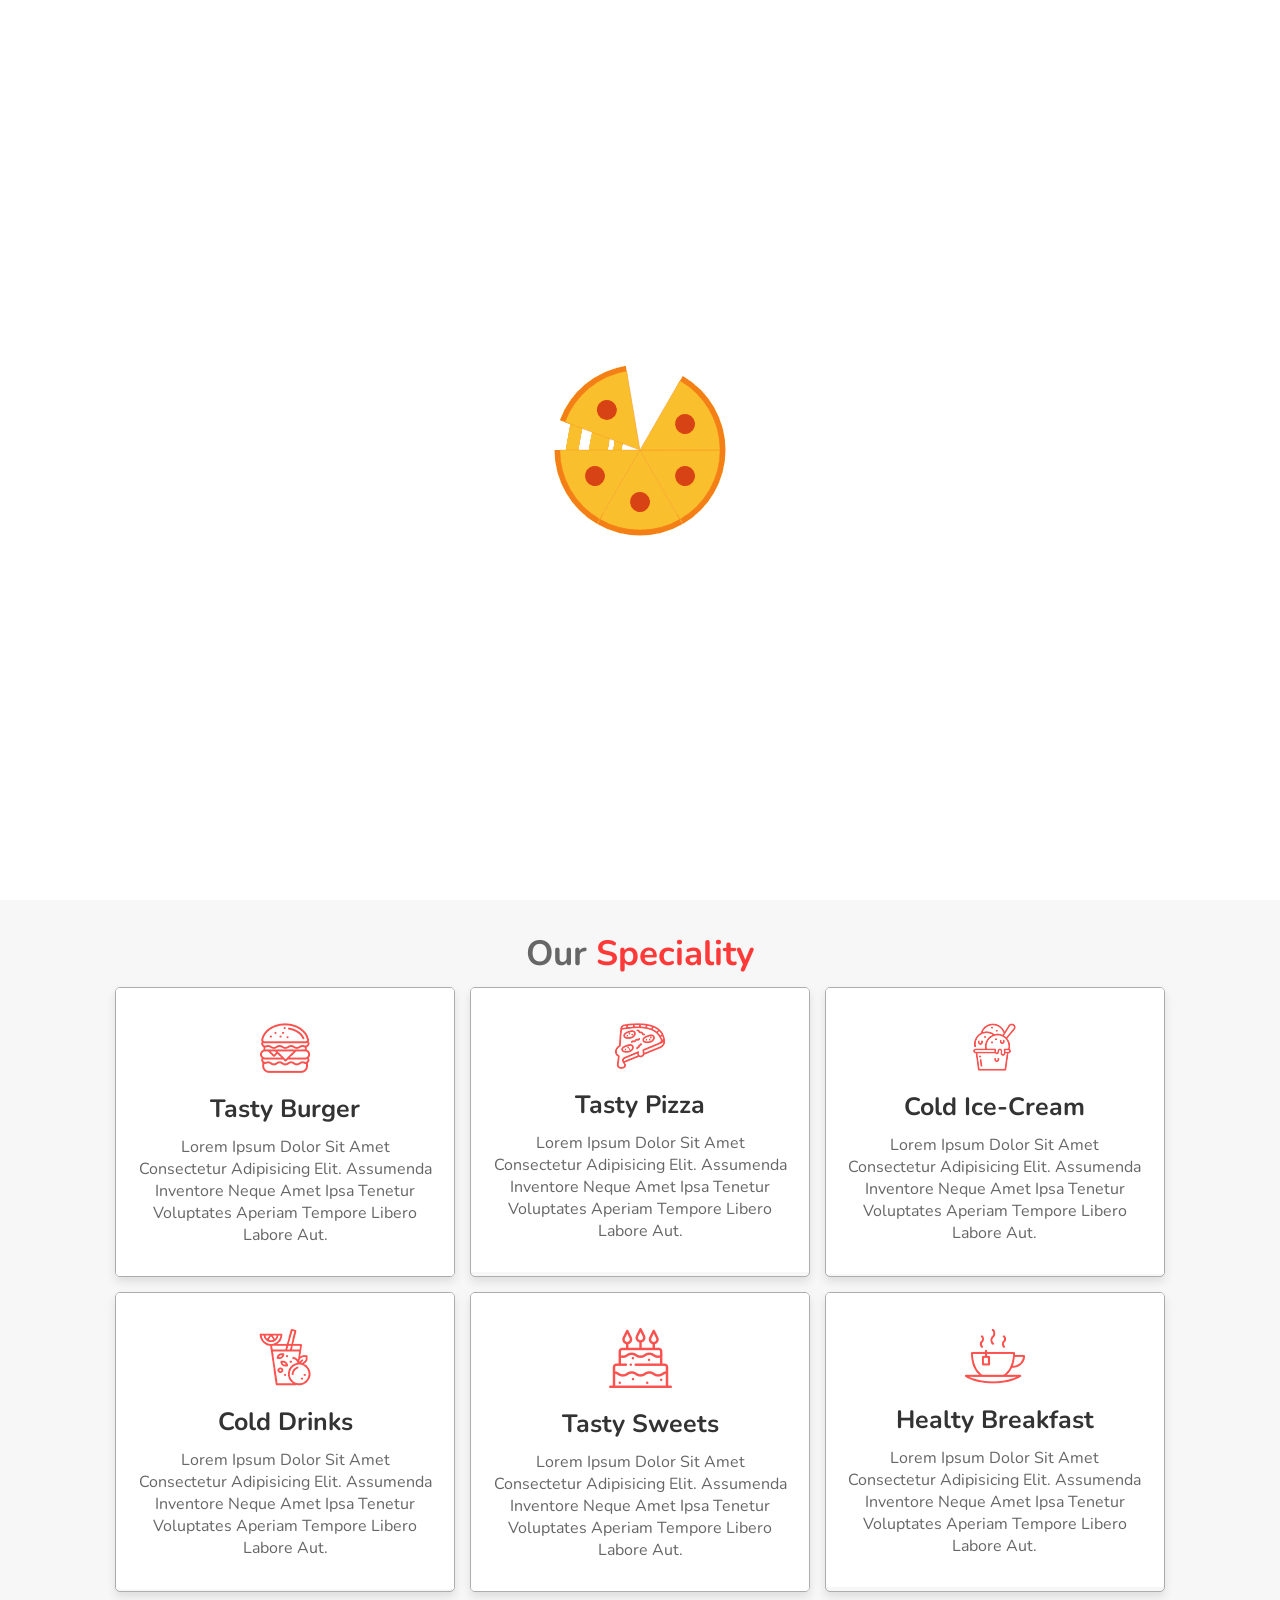
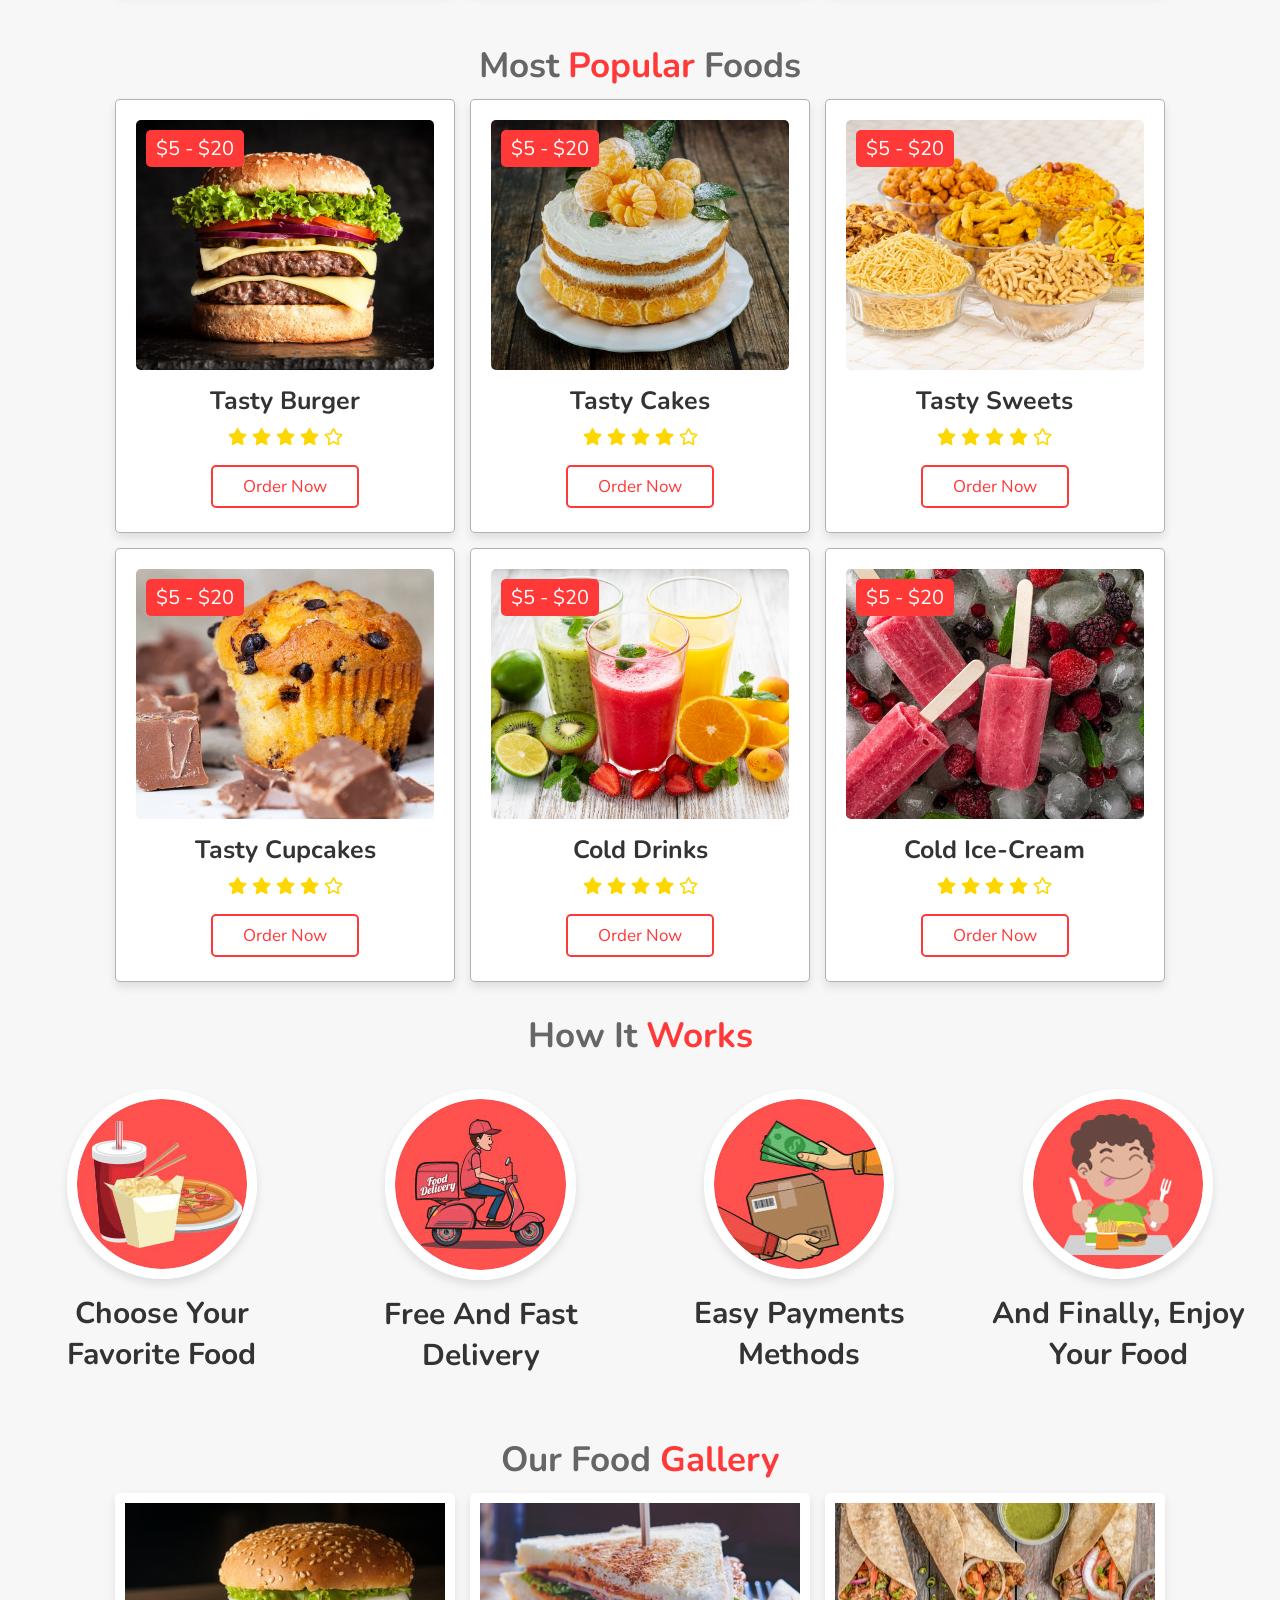
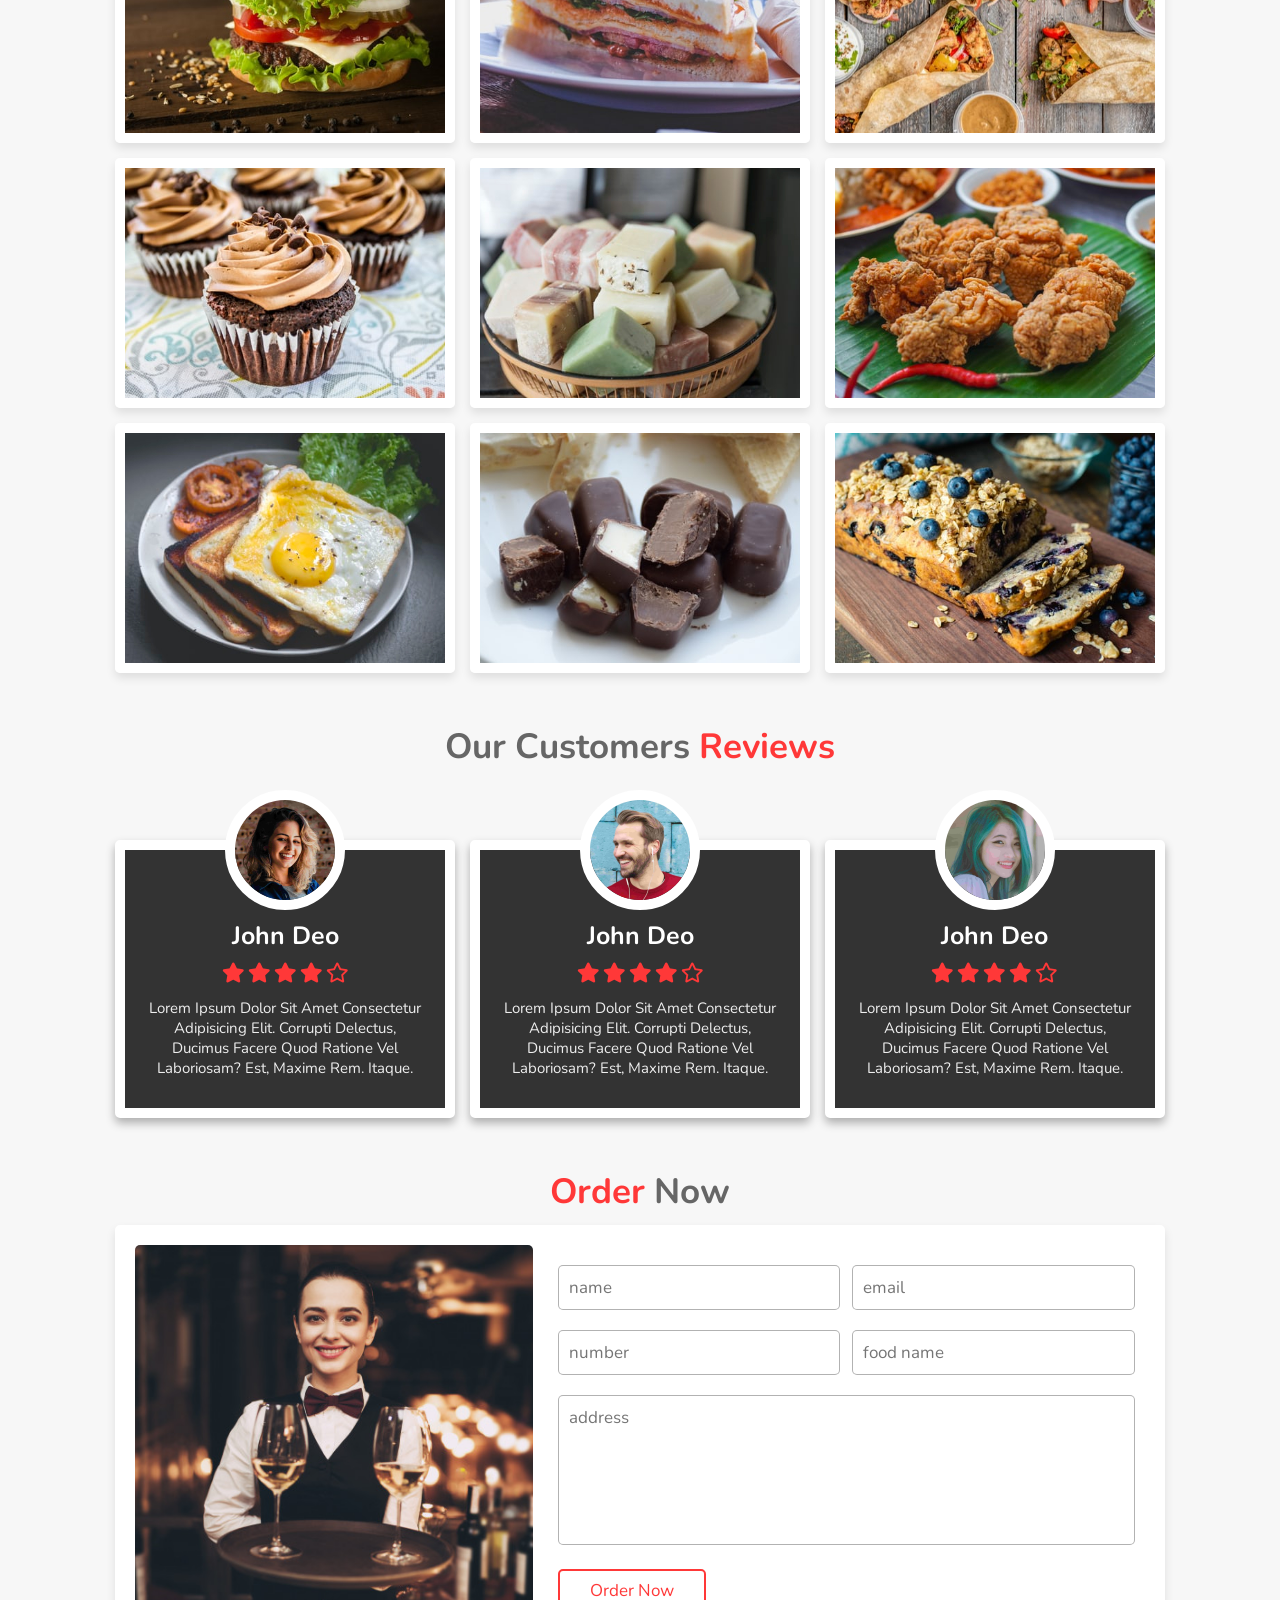
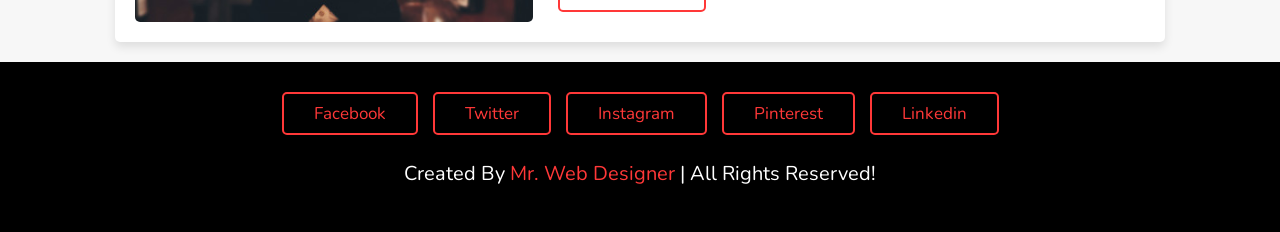
==== food website(114,109)/index.html @ 37c0321d "Add files via upload" ====
<!DOCTYPE html>
<html lang="en">
<head>
    <meta charset="UTF-8">
    <meta name="viewport" content="width=device-width, initial-scale=1.0">
    <title>complete responsive food website design tutorial </title>

    <!-- font awesome cdn link  -->
    <link rel="stylesheet" href="https://cdnjs.cloudflare.com/ajax/libs/font-awesome/5.15.3/css/all.min.css">

    <!-- custom css file link  -->
    <link rel="stylesheet" href="style.css">

</head>
<body>
    
<!-- header section starts  -->

<header>

    <a href="#" class="logo"><i class="fas fa-utensils"></i>food</a>

    <div id="menu-bar" class="fas fa-bars"></div>

    <nav class="navbar">
        <a href="#home">home</a>
        <a href="#speciality">speciality</a>
        <a href="#popular">popular</a>
        <a href="#gallery">gallery</a>
        <a href="#review">review</a>
        <a href="#order">order</a>
    </nav>

</header>

<!-- header section ends -->

<!-- home section starts  -->

<section class="home" id="home">

    <div class="content">
        <h3>food made with love</h3>
        <p>Lorem ipsum dolor sit, amet consectetur adipisicing elit. Voluptas accusamus tempore temporibus rem amet laudantium animi optio voluptatum. Natus obcaecati unde porro nostrum ipsam itaque impedit incidunt rem quisquam eos!</p>
        <a href="#" class="btn">order now</a>
    </div>

    <div class="image">
        <img src="images/home-img.png" alt="">
    </div>

</section>

<!-- home section ends -->

<!-- speciality section starts  -->

<section class="speciality" id="speciality">

    <h1 class="heading"> our <span>speciality</span> </h1>

    <div class="box-container">

        <div class="box">
            <img class="image" src="images/s-img-1.jpg" alt="">
            <div class="content">
                <img src="images/s-1.png" alt="">
                <h3>tasty burger</h3>
                <p>Lorem ipsum dolor sit amet consectetur adipisicing elit. Assumenda inventore neque amet ipsa tenetur voluptates aperiam tempore libero labore aut.</p>
            </div>
        </div>
        <div class="box">
            <img class="image" src="images/s-img-2.jpg" alt="">
            <div class="content">
                <img src="images/s-2.png" alt="">
                <h3>tasty pizza</h3>
                <p>Lorem ipsum dolor sit amet consectetur adipisicing elit. Assumenda inventore neque amet ipsa tenetur voluptates aperiam tempore libero labore aut.</p>
            </div>
        </div>
        <div class="box">
            <img class="image" src="images/s-img-3.jpg" alt="">
            <div class="content">
                <img src="images/s-3.png" alt="">
                <h3>cold ice-cream</h3>
                <p>Lorem ipsum dolor sit amet consectetur adipisicing elit. Assumenda inventore neque amet ipsa tenetur voluptates aperiam tempore libero labore aut.</p>
            </div>
        </div>
        <div class="box">
            <img class="image" src="images/s-img-4.jpg" alt="">
            <div class="content">
                <img src="images/s-4.png" alt="">
                <h3>cold drinks</h3>
                <p>Lorem ipsum dolor sit amet consectetur adipisicing elit. Assumenda inventore neque amet ipsa tenetur voluptates aperiam tempore libero labore aut.</p>
            </div>
        </div>
        <div class="box">
            <img class="image" src="images/s-img-5.jpg" alt="">
            <div class="content">
                <img src="images/s-5.png" alt="">
                <h3>tasty sweets</h3>
                <p>Lorem ipsum dolor sit amet consectetur adipisicing elit. Assumenda inventore neque amet ipsa tenetur voluptates aperiam tempore libero labore aut.</p>
            </div>
        </div>
        <div class="box">
            <img class="image" src="images/s-img-6.jpg" alt="">
            <div class="content">
                <img src="images/s-6.png" alt="">
                <h3>healty breakfast</h3>
                <p>Lorem ipsum dolor sit amet consectetur adipisicing elit. Assumenda inventore neque amet ipsa tenetur voluptates aperiam tempore libero labore aut.</p>
            </div>
        </div>

    </div>

</section>

<!-- speciality section ends -->

<!-- popular section starts  -->

<section class="popular" id="popular">

    <h1 class="heading"> most <span>popular</span> foods </h1>

    <div class="box-container">

        <div class="box">
            <span class="price"> $5 - $20 </span>
            <img src="images/p-1.jpg" alt="">
            <h3>tasty burger</h3>
            <div class="stars">
                <i class="fas fa-star"></i>
                <i class="fas fa-star"></i>
                <i class="fas fa-star"></i>
                <i class="fas fa-star"></i>
                <i class="far fa-star"></i>
            </div>
            <a href="#" class="btn">order now</a>
        </div>
        <div class="box">
            <span class="price"> $5 - $20 </span>
            <img src="images/p-2.jpg" alt="">
            <h3>tasty cakes</h3>
            <div class="stars">
                <i class="fas fa-star"></i>
                <i class="fas fa-star"></i>
                <i class="fas fa-star"></i>
                <i class="fas fa-star"></i>
                <i class="far fa-star"></i>
            </div>
            <a href="#" class="btn">order now</a>
        </div>
        <div class="box">
            <span class="price"> $5 - $20 </span>
            <img src="images/p-3.jpg" alt="">
            <h3>tasty sweets</h3>
            <div class="stars">
                <i class="fas fa-star"></i>
                <i class="fas fa-star"></i>
                <i class="fas fa-star"></i>
                <i class="fas fa-star"></i>
                <i class="far fa-star"></i>
            </div>
            <a href="#" class="btn">order now</a>
        </div>
        <div class="box">
            <span class="price"> $5 - $20 </span>
            <img src="images/p-4.jpg" alt="">
            <h3>tasty cupcakes</h3>
            <div class="stars">
                <i class="fas fa-star"></i>
                <i class="fas fa-star"></i>
                <i class="fas fa-star"></i>
                <i class="fas fa-star"></i>
                <i class="far fa-star"></i>
            </div>
            <a href="#" class="btn">order now</a>
        </div>
        <div class="box">
            <span class="price"> $5 - $20 </span>
            <img src="images/p-5.jpg" alt="">
            <h3>cold drinks</h3>
            <div class="stars">
                <i class="fas fa-star"></i>
                <i class="fas fa-star"></i>
                <i class="fas fa-star"></i>
                <i class="fas fa-star"></i>
                <i class="far fa-star"></i>
            </div>
            <a href="#" class="btn">order now</a>
        </div>
        <div class="box">
            <span class="price"> $5 - $20 </span>
            <img src="images/p-6.jpg" alt="">
            <h3>cold ice-cream</h3>
            <div class="stars">
                <i class="fas fa-star"></i>
                <i class="fas fa-star"></i>
                <i class="fas fa-star"></i>
                <i class="fas fa-star"></i>
                <i class="far fa-star"></i>
            </div>
            <a href="#" class="btn">order now</a>
        </div>

    </div>

</section>

<!-- popular section ends -->

<!-- steps section starts  -->

<div class="step-container">

    <h1 class="heading">how it <span>works</span></h1>

    <section class="steps">

        <div class="box">
            <img src="images/step-1.jpg" alt="">
            <h3>choose your favorite food</h3>
        </div>
        <div class="box">
            <img src="images/step-2.jpg" alt="">
            <h3>free and fast delivery</h3>
        </div>
        <div class="box">
            <img src="images/step-3.jpg" alt="">
            <h3>easy payments methods</h3>
        </div>
        <div class="box">
            <img src="images/step-4.jpg" alt="">
            <h3>and finally, enjoy your food</h3>
        </div>
    
    </section>

</div>

<!-- steps section ends -->

<!-- gallery section starts  -->

<section class="gallery" id="gallery">

    <h1 class="heading"> our food <span> gallery </span> </h1>

    <div class="box-container">

        <div class="box">
            <img src="images/g-1.jpg" alt="">
            <div class="content">
                <h3>tasty food</h3>
                <p>Lorem ipsum dolor sit, amet consectetur adipisicing elit. Deleniti, ipsum.</p>
                <a href="#" class="btn">ordern now</a>
            </div>
        </div>
        <div class="box">
            <img src="images/g-2.jpg" alt="">
            <div class="content">
                <h3>tasty food</h3>
                <p>Lorem ipsum dolor sit, amet consectetur adipisicing elit. Deleniti, ipsum.</p>
                <a href="#" class="btn">ordern now</a>
            </div>
        </div>
        <div class="box">
            <img src="images/g-3.jpg" alt="">
            <div class="content">
                <h3>tasty food</h3>
                <p>Lorem ipsum dolor sit, amet consectetur adipisicing elit. Deleniti, ipsum.</p>
                <a href="#" class="btn">ordern now</a>
            </div>
        </div>
        <div class="box">
            <img src="images/g-4.jpg" alt="">
            <div class="content">
                <h3>tasty food</h3>
                <p>Lorem ipsum dolor sit, amet consectetur adipisicing elit. Deleniti, ipsum.</p>
                <a href="#" class="btn">ordern now</a>
            </div>
        </div>
        <div class="box">
            <img src="images/g-5.jpg" alt="">
            <div class="content">
                <h3>tasty food</h3>
                <p>Lorem ipsum dolor sit, amet consectetur adipisicing elit. Deleniti, ipsum.</p>
                <a href="#" class="btn">ordern now</a>
            </div>
        </div>
        <div class="box">
            <img src="images/g-6.jpg" alt="">
            <div class="content">
                <h3>tasty food</h3>
                <p>Lorem ipsum dolor sit, amet consectetur adipisicing elit. Deleniti, ipsum.</p>
                <a href="#" class="btn">ordern now</a>
            </div>
        </div>
        <div class="box">
            <img src="images/g-7.jpg" alt="">
            <div class="content">
                <h3>tasty food</h3>
                <p>Lorem ipsum dolor sit, amet consectetur adipisicing elit. Deleniti, ipsum.</p>
                <a href="#" class="btn">ordern now</a>
            </div>
        </div>
        <div class="box">
            <img src="images/g-8.jpg" alt="">
            <div class="content">
                <h3>tasty food</h3>
                <p>Lorem ipsum dolor sit, amet consectetur adipisicing elit. Deleniti, ipsum.</p>
                <a href="#" class="btn">ordern now</a>
            </div>
        </div>
        <div class="box">
            <img src="images/g-9.jpg" alt="">
            <div class="content">
                <h3>tasty food</h3>
                <p>Lorem ipsum dolor sit, amet consectetur adipisicing elit. Deleniti, ipsum.</p>
                <a href="#" class="btn">ordern now</a>
            </div>
        </div>

    </div>

</section>

<!-- gallery section ends -->

<!-- review section starts  -->

<section class="review" id="review">

    <h1 class="heading"> our customers <span>reviews</span> </h1>

    <div class="box-container">

        <div class="box">
            <img src="images/pic1.png" alt="">
            <h3>john deo</h3>
            <div class="stars">
                <i class="fas fa-star"></i>
                <i class="fas fa-star"></i>
                <i class="fas fa-star"></i>
                <i class="fas fa-star"></i>
                <i class="far fa-star"></i>
            </div>
            <p>Lorem ipsum dolor sit amet consectetur adipisicing elit. Corrupti delectus, ducimus facere quod ratione vel laboriosam? Est, maxime rem. Itaque.</p>
        </div>
        <div class="box">
            <img src="images/pic2.png" alt="">
            <h3>john deo</h3>
            <div class="stars">
                <i class="fas fa-star"></i>
                <i class="fas fa-star"></i>
                <i class="fas fa-star"></i>
                <i class="fas fa-star"></i>
                <i class="far fa-star"></i>
            </div>
            <p>Lorem ipsum dolor sit amet consectetur adipisicing elit. Corrupti delectus, ducimus facere quod ratione vel laboriosam? Est, maxime rem. Itaque.</p>
        </div>
        <div class="box">
            <img src="images/pic3.png" alt="">
            <h3>john deo</h3>
            <div class="stars">
                <i class="fas fa-star"></i>
                <i class="fas fa-star"></i>
                <i class="fas fa-star"></i>
                <i class="fas fa-star"></i>
                <i class="far fa-star"></i>
            </div>
            <p>Lorem ipsum dolor sit amet consectetur adipisicing elit. Corrupti delectus, ducimus facere quod ratione vel laboriosam? Est, maxime rem. Itaque.</p>
        </div>

    </div>

</section>

<!-- review section ends -->

<!-- order section starts  -->

<section class="order" id="order">

    <h1 class="heading"> <span>order</span> now </h1>

    <div class="row">
        
        <div class="image">
            <img src="images/order-img.jpg" alt="">
        </div>

        <form action="">

            <div class="inputBox">
                <input type="text" placeholder="name">
                <input type="email" placeholder="email">
            </div>

            <div class="inputBox">
                <input type="number" placeholder="number">
                <input type="text" placeholder="food name">
            </div>

            <textarea placeholder="address" name="" id="" cols="30" rows="10"></textarea>

            <input type="submit" value="order now" class="btn">

        </form>

    </div>

</section>

<!-- order section ends -->

<!-- footer section  -->

<section class="footer">

    <div class="share">
        <a href="#" class="btn">facebook</a>
        <a href="#" class="btn">twitter</a>
        <a href="#" class="btn">instagram</a>
        <a href="#" class="btn">pinterest</a>
        <a href="#" class="btn">linkedin</a>
    </div>

    <h1 class="credit"> created by <span> mr. web designer </span> | all rights reserved! </h1>

</section>

<!-- scroll top button  -->
<a href="#home" class="fas fa-angle-up" id="scroll-top"></a>

<!-- loader  -->
<div class="loader-container">
    <img src="images/loader.gif" alt="">
</div>




















<!-- custom js file link  -->
<script src="script.js"></script>


</body>
</html>
---- food website(114,109)/style.css ----
@import url('https://fonts.googleapis.com/css2?family=Nunito:wght@200;300;400;600;700&display=swap');

:root{
  --red:#ff3838;
}

*{
  font-family: 'Nunito', sans-serif;
  margin:0; padding:0;
  box-sizing: border-box;
  outline: none; border:none;
  text-decoration: none;
  text-transform: capitalize;
  transition:all .2s linear;
}

*::selection{
  background:var(--red);
  color:#fff;
}

html{
  font-size: 62.5%;
  overflow-x: hidden;
  scroll-behavior: smooth;
  scroll-padding-top: 6rem;
}

body{
  background:#f7f7f7;
}

section{
  padding:2rem 9%;
}

.heading{
  text-align: center;
  font-size: 3.5rem;
  padding:1rem;
  color:#666;
}

.heading span{
  color:var(--red);
}

.btn{
  display: inline-block;
  padding:.8rem 3rem;
  border:.2rem solid var(--red);
  color:var(--red);
  cursor: pointer;
  font-size: 1.7rem;
  border-radius: .5rem;
  position: relative;
  overflow: hidden;
  z-index: 0;
  margin-top: 1rem;
}

.btn::before{
  content: '';
  position: absolute;
  top:0; right: 0;
  width:0%;
  height:100%;
  background:var(--red);
  transition: .3s linear;
  z-index: -1;
}

.btn:hover::before{
  width:100%;
  left: 0;
}

.btn:hover{
  color:#fff;
}

header{
  position: fixed;
  top:0; left: 0; right:0;
  z-index: 1000;
  display: flex;
  align-items: center;
  justify-content: space-between;
  background:#fff;
  padding:2rem 9%;
  box-shadow: 0 .5rem 1rem rgba(0,0,0,.1);
}

header .logo{
  font-size: 2.5rem;
  font-weight: bolder;
  color:#666;
}

header .logo i{
  padding-right: .5rem;
  color:var(--red);
}

header .navbar a{
  font-size: 2rem;
  margin-left: 2rem;
  color:#666;
}

header .navbar a:hover{
  color:var(--red);
}

#menu-bar{
  font-size: 3rem;
  cursor: pointer;
  color:#666;
  border:.1rem solid #666;
  border-radius: .3rem;
  padding:.5rem 1.5rem;
  display: none;
}

.home{
  display: flex;
  flex-wrap: wrap;
  gap:1.5rem;
  min-height: 100vh;
  align-items: center;
  background:url(../images/home-bg.jpg) no-repeat;
  background-size: cover;
  background-position: center;
}

.home .content{
  flex:1 1 40rem;
  padding-top: 6.5rem;
}

.home .image{
  flex:1 1 40rem;
}

.home .image img{
  width:100%;
  padding:1rem;
  animation:float 3s linear infinite;
}

@keyframes float{
  0%, 100%{
    transform: translateY(0rem);
  }
  50%{
    transform: translateY(3rem);
  }
}

.home .content h3{
  font-size: 5rem;
  color:#333;
}

.home .content p{
  font-size: 1.7rem;
  color:#666;
  padding:1rem 0;
}

.speciality .box-container{
  display: flex;
  flex-wrap: wrap;
  gap:1.5rem;
}

.speciality .box-container .box{
  flex:1 1 30rem;
  position: relative;
  overflow: hidden;
  box-shadow: 0 .5rem 1rem rgba(0,0,0,.1);
  border:.1rem solid rgba(0,0,0,.3);
  cursor: pointer;
  border-radius: .5rem;
}

.speciality .box-container .box .image{
  height:100%;
  width:100%;
  object-fit: cover;
  position: absolute;
  top:-100%; left:0;
}

.speciality .box-container .box .content{
  text-align: center;
  background:#fff;
  padding:2rem;
}

.speciality .box-container .box .content img{
  margin:1.5rem 0;
}

.speciality .box-container .box .content h3{
  font-size: 2.5rem;
  color:#333;
}

.speciality .box-container .box .content p{
  font-size: 1.6rem;
  color:#666;
  padding:1rem 0;
}

.speciality .box-container .box:hover .image{
  top:0;
}

.speciality .box-container .box:hover .content{
  transform: translateY(100%);
}

.popular .box-container{
  display: flex;
  flex-wrap: wrap;
  gap:1.5rem;
}

.popular .box-container .box{
  padding:2rem;
  background:#fff;
  box-shadow: 0 .5rem 1rem rgba(0,0,0,.1);
  border:.1rem solid rgba(0,0,0,.3);
  border-radius: .5rem;
  text-align: center;
  flex:1 1 30rem;
  position: relative;
}

.popular .box-container .box img{
  height:25rem;
  object-fit: cover;
  width:100%;
  border-radius: .5rem;
}

.popular .box-container .box .price{
  position: absolute;
  top:3rem; left:3rem;
  background:var(--red);
  color:#fff;
  font-size: 2rem;
  padding:.5rem 1rem;
  border-radius: .5rem;
}

.popular .box-container .box h3{
  color:#333;
  font-size: 2.5rem;
  padding-top: 1rem;
}

.popular .box-container .box .stars i{
  color:gold;
  font-size: 1.7rem;
  padding:1rem .1rem;
}

.steps{
  display: flex;
  flex-wrap: wrap;
  gap:1.5rem;
  padding:1rem;
}

.steps .box{
  flex:1 1 25rem;
  padding:1rem;
  text-align: center;
}

.steps .box img{
  border-radius: 50%;
  border:1rem solid #fff;
  box-shadow: 0 .5rem 1rem rgba(0,0,0,.1);
}

.steps .box h3{
  font-size: 3rem;
  color:#333;
  padding:1rem;
}

.gallery .box-container{
  display: flex;
  flex-wrap: wrap;
  gap:1.5rem;
}

.gallery .box-container .box{
  height:25rem;
  flex:1 1 30rem;
  border:1rem solid #fff;
  box-shadow: 0 .5rem 1rem rgba(0,0,0,.1);
  border-radius: .5rem;
  position: relative;
  overflow: hidden;
}

.gallery .box-container .box img{
  height:100%;
  width:100%;
  object-fit: cover;
}

.gallery .box-container .box .content{
  position: absolute;
  top:-100%; left:0;
  height: 100%;
  width:100%;
  background:rgba(255,255,255,.9);
  padding:2rem;
  padding-top: 5rem;
  text-align: center;
}

.gallery .box-container .box .content h3{
  font-size: 2.5rem;
  color:#333;
}

.gallery .box-container .box .content p{
  font-size: 1.5rem;
  color:#666;
  padding:1rem 0;
}

.gallery .box-container .box:hover .content{
  top:0;
}

.review .box-container{
  display: flex;
  flex-wrap: wrap;
  gap:1.5rem;
}

.review .box-container .box{
  text-align: center;
  padding:2rem;
  border:1rem solid #fff;
  box-shadow: 0 .5rem 1rem rgba(0,0,0,.3);
  border-radius: .5rem;
  flex:1 1 30rem;
  background:#333;
  margin-top: 6rem;
}

.review .box-container .box img{
  height: 12rem;
  width:12rem;
  border-radius: 50%;
  border:1rem solid #fff;
  margin-top: -8rem;
  object-fit: cover;
}

.review .box-container .box h3{
  font-size: 2.5rem;
  color:#fff;
  padding:.5rem 0;
}

.review .box-container .box .stars i{
  font-size: 2rem;
  color:var(--red);
  padding:.5rem 0;
}

.review .box-container .box p{
  font-size: 1.5rem;
  color:#eee;
  padding:1rem 0;
}

.order .row{
  padding:2rem;
  box-shadow: 0 .5rem 1rem rgba(0,0,0,.1);
  background:#fff;
  display: flex;
  flex-wrap: wrap;
  gap:1.5rem;
  border-radius: .5rem;
}

.order .row .image{
  flex:1 1 30rem;
}

.order .row .image img{
  height: 100%;
  width:100%;
  object-fit: cover;
  border-radius: .5rem;
}

.order .row form{
  flex:1 1 50rem;
  padding:1rem;
}

.order .row form .inputBox{
  display: flex;
  justify-content: space-between;
  flex-wrap: wrap;
}

.order .row form .inputBox input, .order .row form textarea{
  padding:1rem;
  margin:1rem 0;
  font-size: 1.7rem;
  color:#333;
  text-transform: none;
  border:.1rem solid rgba(0,0,0,.3);
  border-radius: .5rem;
  width:49%;
}

.order .row form textarea{
  width:100%;
  resize: none;
  height:15rem;
}

.order .row form .btn{
  background:none;
}

.order .row form .btn:hover{
  background:var(--red);
}

.footer{
  background:#000;
  text-align: center;
}

.footer .share{
  display: flex;
  gap:1.5rem;
  justify-content: center;
  flex-wrap: wrap;
}

.footer .credit{
  padding:2.5rem 1rem;
  color:#fff;
  font-weight: normal;
  font-size: 2rem;
}

.footer .credit span{
  color:var(--red);
}

#scroll-top{
  position: fixed;
  top:-120%;
  right:2rem;
  padding:.5rem 1.5rem;
  font-size: 4rem;
  background:var(--red);
  color:#fff;
  border-radius: .5rem;
  transition: 1s linear;
  z-index: 1000;
}

#scroll-top.active{
  top:calc(100% - 12rem)
}

.loader-container{
  position: fixed;
  top:0; left:0;
  z-index: 10000;
  background:#fff;
  display: flex;
  align-items: center;
  justify-content: center;
  height:100%;
  width:100%;
}

.loader-container.fade-out{
  top:-120%;
}














/* media queries  */

@media(max-width:991px){

  html{
    font-size: 55%;
  }

  header{
    padding:2rem;
  }

  section{
    padding:2rem;
  }

}

@media(max-width:768px){

  #menu-bar{
    display: initial;
  }

  header .navbar{
    position: absolute;
    top:100%; left: 0; right:0;
    background: #f7f7f7;
    border-top: .1rem solid rgba(0,0,0,.1);
    clip-path: polygon(0 0, 100% 0, 100% 0, 0 0);
  }

  header .navbar.active{
    clip-path: polygon(0 0, 100% 0, 100% 100%, 0% 100%);
  }

  header .navbar a{
    margin: 1.5rem;
    padding:1.5rem;
    display: block;
    border:.2rem solid rgba(0,0,0,.1);
    border-left:.5rem solid var(--red);
    background:#fff;
  }

}

@media(max-width:450px){

  html{
    font-size: 50%;
  }

  .order .row form .inputBox input{
    width:100%;
  }

}
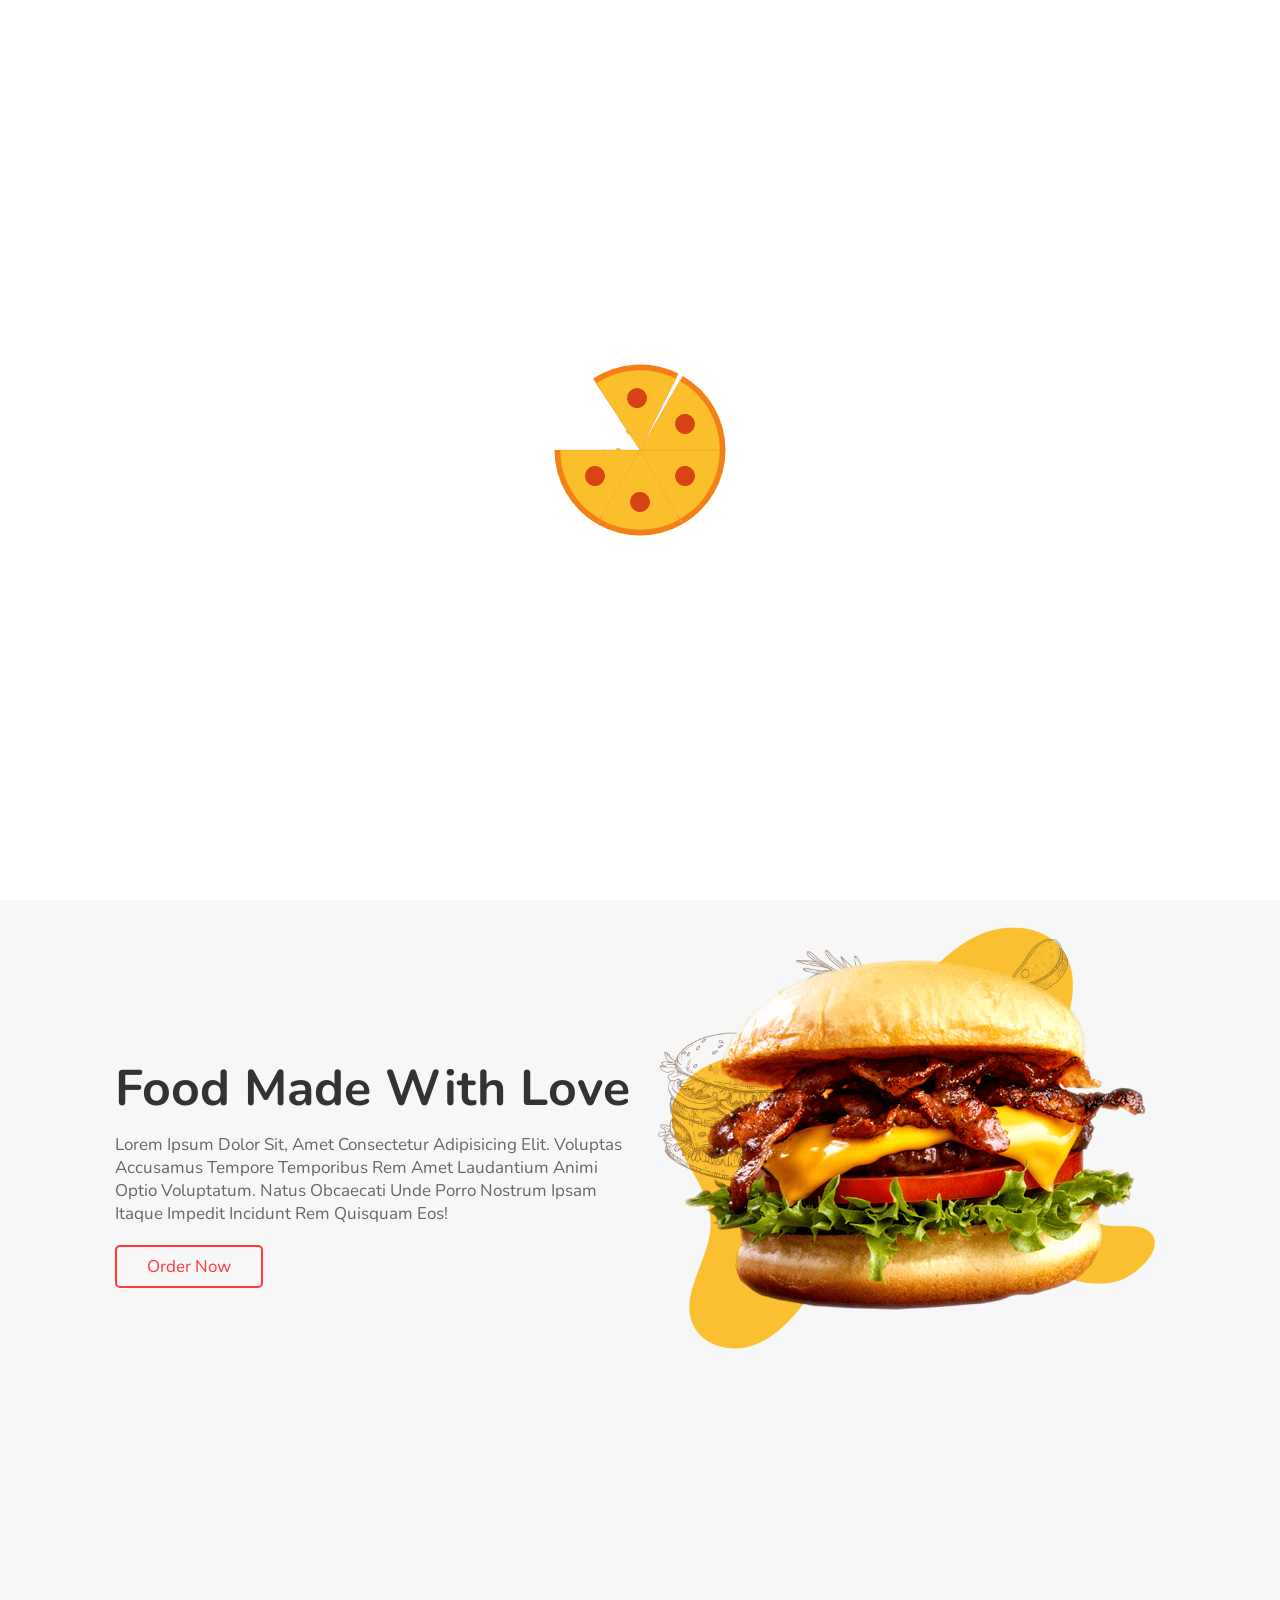
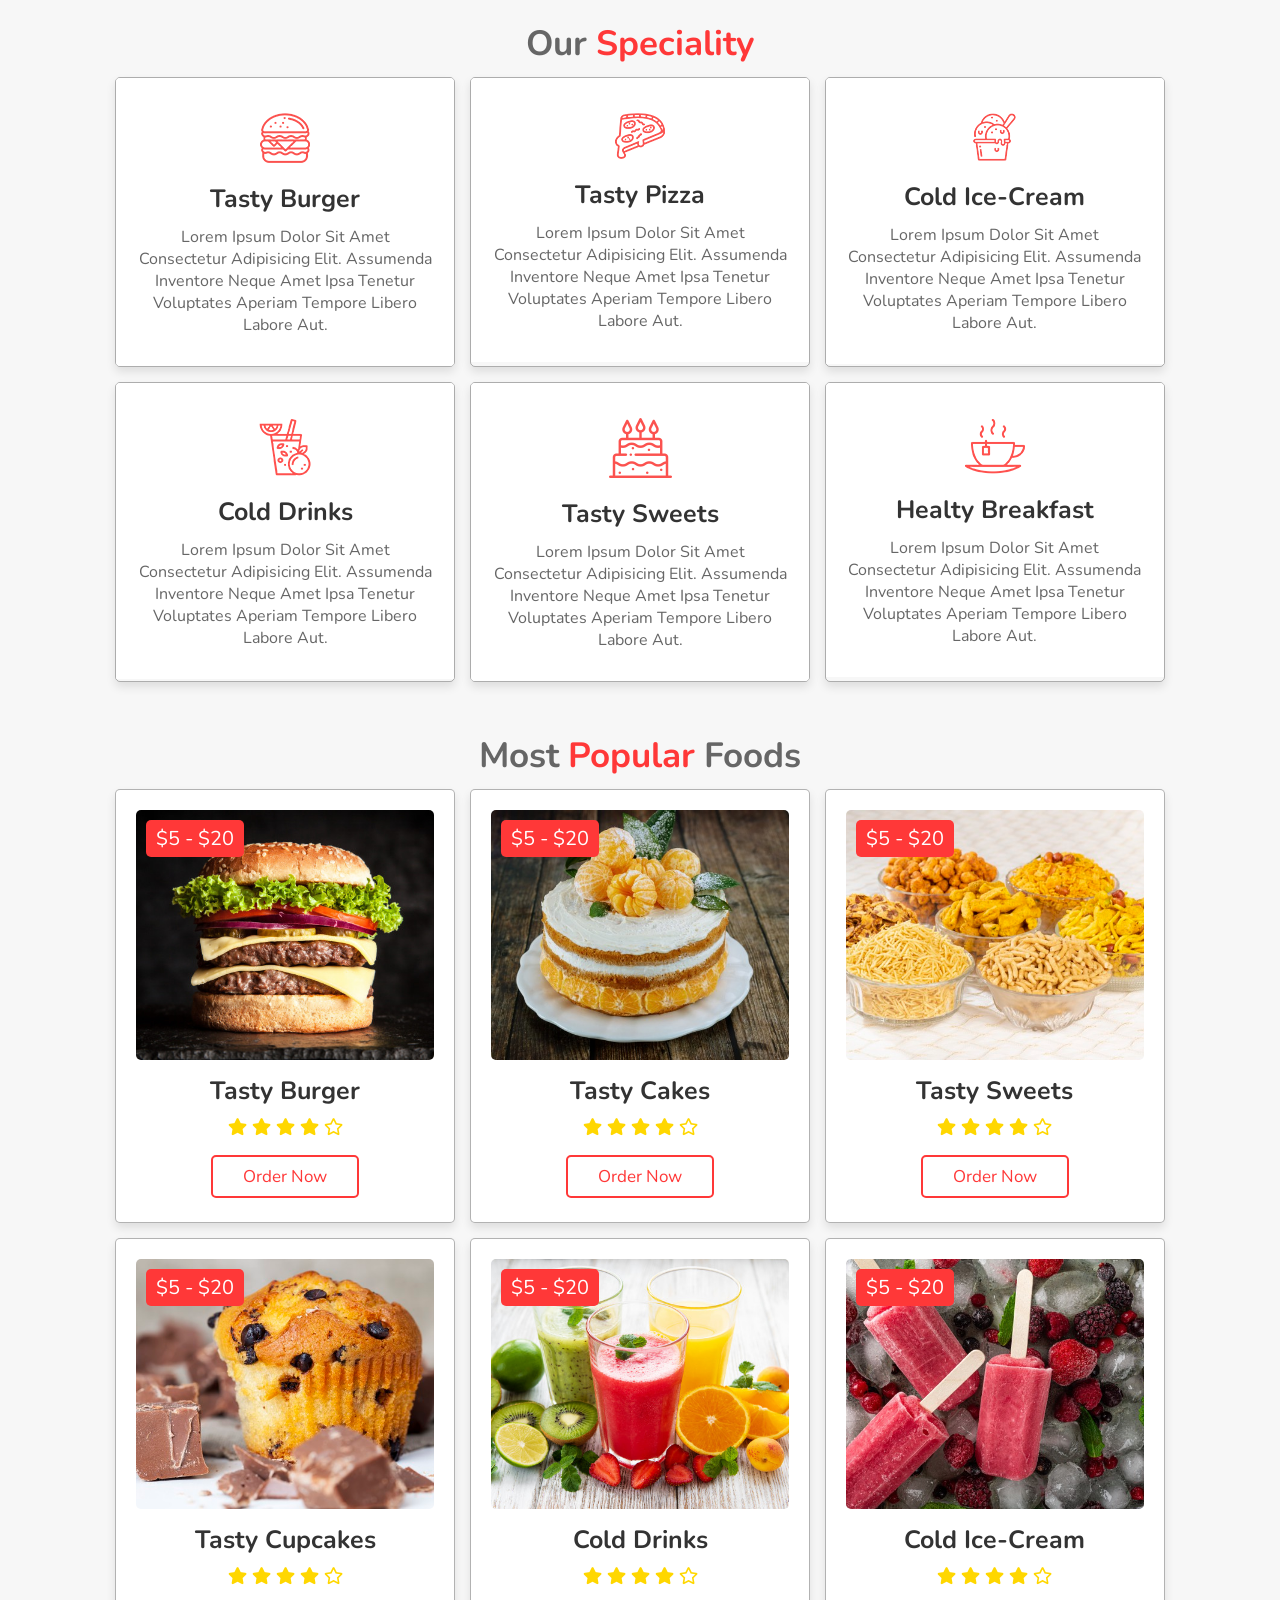
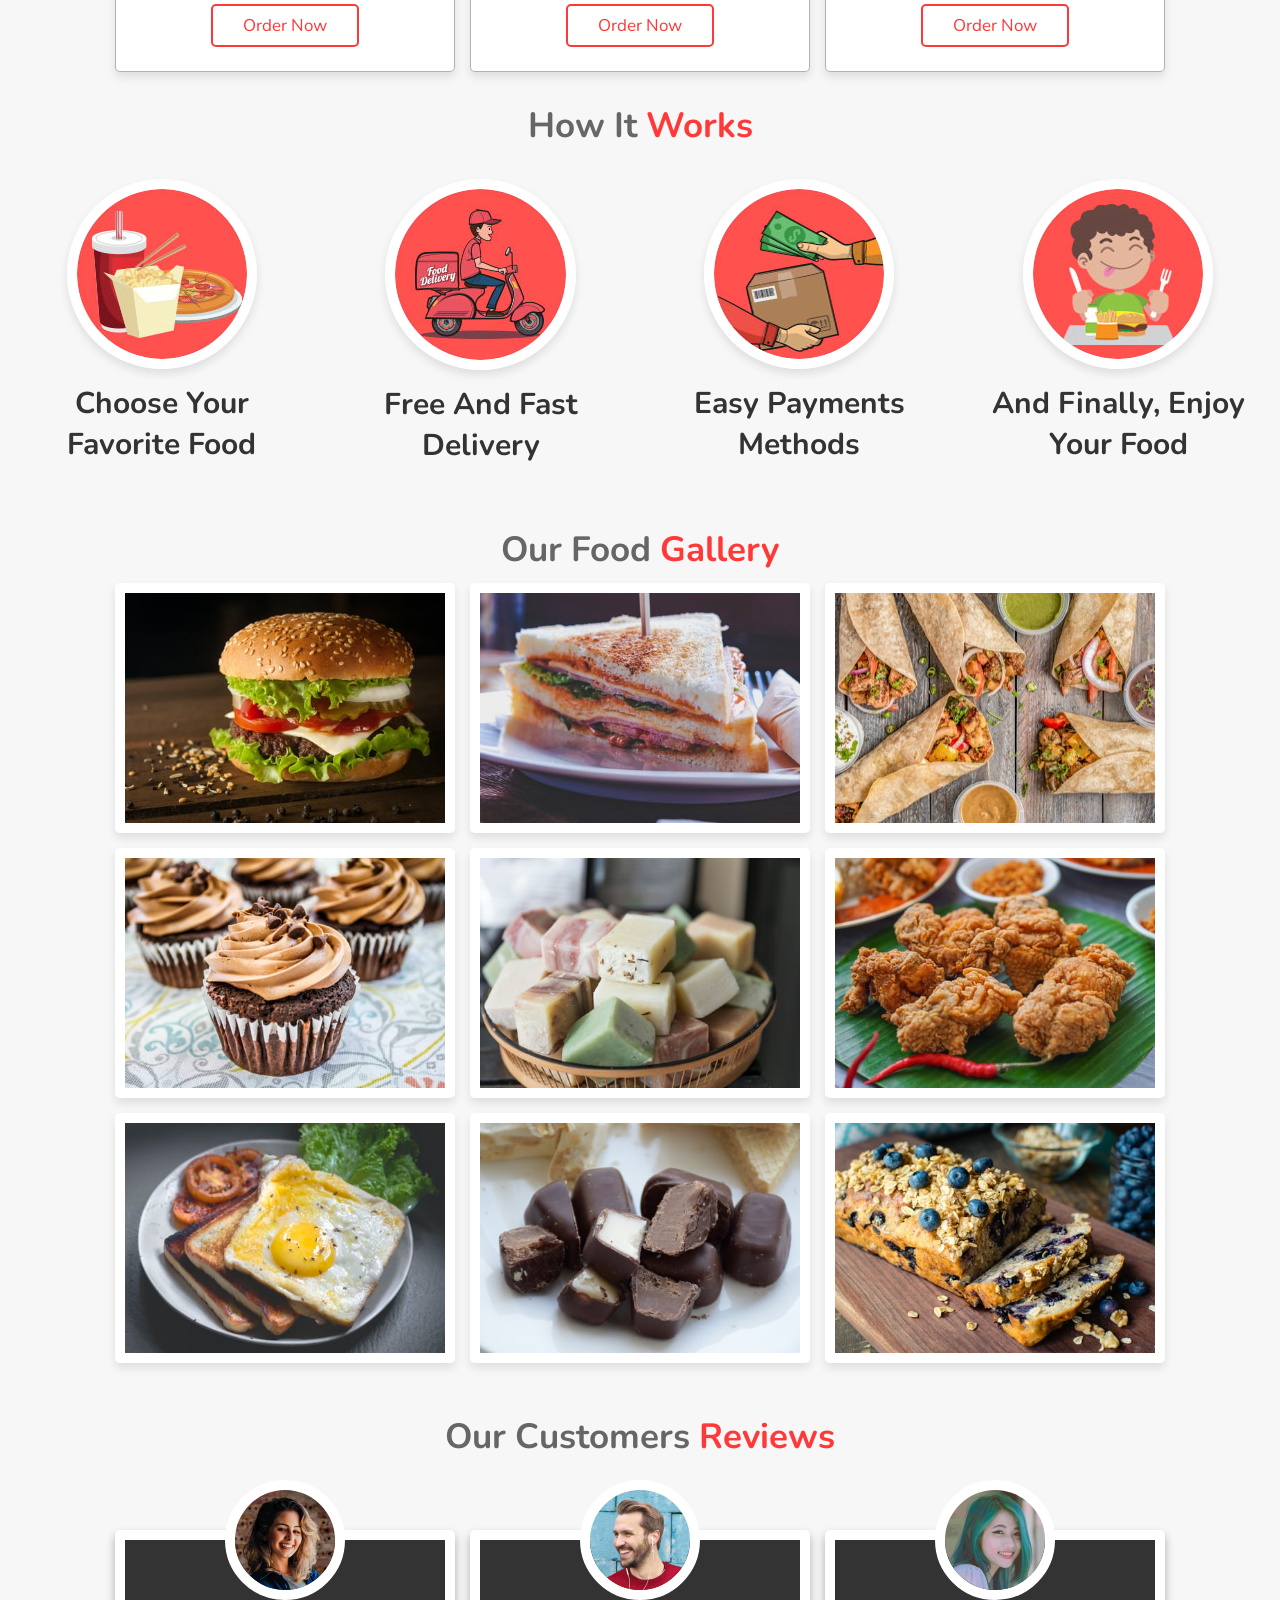
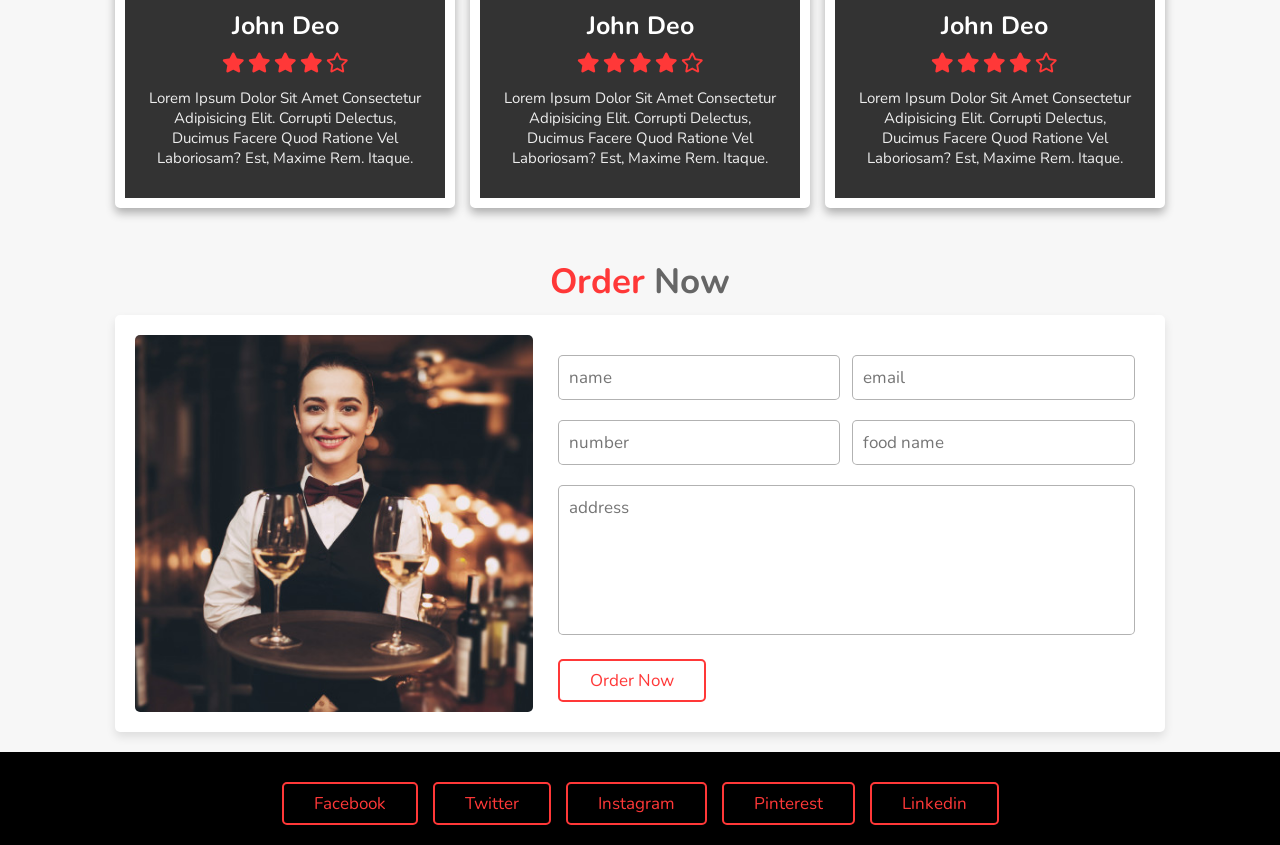
==== commit 773ac9da: "Add files via upload" ====
--- a/food website(114,109)/index.html
+++ b/food website(114,109)/index.html
@@ -3,13 +3,166 @@
 <head>
     <meta charset="UTF-8">
     <meta name="viewport" content="width=device-width, initial-scale=1.0">
-    <title>complete responsive food website design tutorial </title>
+    <title>Restaurant website </title>
 
     <!-- font awesome cdn link  -->
     <link rel="stylesheet" href="https://cdnjs.cloudflare.com/ajax/libs/font-awesome/5.15.3/css/all.min.css">
+    <link rel="stylesheet" href="css/style.css">
+  
+    <link href='https://unpkg.com/boxicons@2.0.7/css/boxicons.min.css' rel='stylesheet'>
 
     <!-- custom css file link  -->
     <link rel="stylesheet" href="style.css">
+    <style>
+        .dropdown {
+  position: relative;
+  display: inline-block;
+}
+
+.dropdown-content {
+  display: none;
+  position: absolute;
+  background-color: #f9f9f9;
+  min-width: 160px;
+  box-shadow: 0px 8px 16px 0px rgba(0,0,0,0.2);
+  padding: 12px 16px;
+  z-index: 1;
+}
+
+.dropdown:hover .dropdown-content {
+  display: block;
+}
+     .logo_name{
+       margin-left: 30px;
+     }
+     .bx:hover{
+       cursor: pointer;
+     }
+     .admin_name:hover{
+       cursor: pointer;
+     }
+     .profile-details:hover{
+       cursor: pointer;
+     }
+     .dropdown a{
+       color: grey;
+       text-decoration: none;
+       padding: 4px;
+       border-radius: 4px;
+       margin-left: 8px;
+       text-align: center;
+
+     }
+     .dropdown a:hover{
+       background-color: rgb(30, 233, 30);
+       color: black;
+
+
+     }
+     
+     .dropdown-content a{
+      display: flex;
+       flex-direction: column;
+       justify-content: center;
+     }
+    .dropdown span{
+      margin-left: 25px;
+    }
+    #cars{
+      /* border-radius: 3px; */
+      /* border: 1px solid black; */
+      padding: 0 3px;
+      cursor: pointer;
+    }
+    .logo-details img{
+      height: 40px;
+      width: 40px;
+      margin-left: 10px;
+      margin-right: -13px;
+    }
+    .links_name1{
+      color: red;
+      
+    }
+    /* bell resizing */
+    .bell-design img{
+      height: 30px;
+      width: 30px;
+      margin-left: 100px;
+      margin-top: 5px;
+    
+    }
+    .bell-design img:hover{
+      width: 40px;
+      height: 40px;
+      cursor: pointer;
+      
+    
+    }
+       /* popup css */
+       .popup {
+  position: relative;
+  display: inline-block;
+  cursor: pointer;
+  -webkit-user-select: none;
+  -moz-user-select: none;
+  -ms-user-select: none;
+  user-select: none;
+  margin-left: -60px;
+  margin-right: 40px;
+  
+}
+
+/* The actual popup */
+.popup .popuptext {
+  visibility: hidden;
+  width: 160px;
+  background-color: skyblue;
+  color: #fff;
+  text-align: center;
+  border-radius: 6px;
+  padding: 8px 0;
+  position: absolute;
+  z-index: 1;
+  bottom: -20%;
+  left: 50%;
+  margin-left: -30px;
+  color: black;
+}
+
+/* Popup arrow */
+.popup .popuptext::after {
+  content: "";
+  position: absolute;
+  top: 100%;
+  left: 50%;
+  margin-left: -5px;
+  border-width: 5px;
+  border-style: solid;
+  border-color: #555 transparent transparent transparent;
+}
+
+/* Toggle this class - hide and show the popup */
+.popup .show {
+  visibility: visible;
+  -webkit-animation: fadeIn 1s;
+  animation: fadeIn 1s;
+}
+
+/* Add animation (fade in the popup) */
+@-webkit-keyframes fadeIn {
+  from {opacity: 0;} 
+  to {opacity: 1;}
+}
+
+@keyframes fadeIn {
+  from {opacity: 0;}
+  to {opacity:1 ;}
+}
+.home-content{
+    margin-top: 100px;
+}
+    </style>
 
 </head>
 <body>
@@ -18,7 +171,7 @@
 
 <header>
 
-    <a href="#" class="logo"><i class="fas fa-utensils"></i>food</a>
+    <a href="#dashboard" class="logo"><i class="fas fa-utensils"></i>food</a>
 
     <div id="menu-bar" class="fas fa-bars"></div>
 
@@ -35,6 +188,176 @@
 
 <!-- header section ends -->
 
+<p>DASHBOARD</p>
+<div id="dashboard" class="home-content">
+    <div class="overview-boxes">
+      <div class="box">
+        <div class="right-side">
+          <div class="box-topic">Total Order Received</div>
+          <div class="number">1000</div>
+          <div class="indicator">
+            <i class='bx bx-up-arrow-alt'></i>
+            <span class="text">Up from yesterday +20%</span>
+          </div>
+        </div>
+        <i class='bx bx-cart-alt cart'></i>
+      </div>
+      <div class="box">
+        <div class="right-side">
+          <div class="box-topic">Total Sales</div>
+          <div class="number">3000</div>
+          <div class="indicator">
+            <i class='bx bx-up-arrow-alt'></i>
+            <span class="text">Up from yesterday +30%</span>
+          </div>
+        </div>
+        <i class='bx bxs-cart-add cart two' ></i>
+      </div>
+      <div class="box">
+        <div class="right-side">
+          <div class="box-topic">Total Profit</div>
+          <div class="number">$16,876</div>
+          <div class="indicator">
+            <i class='bx bx-up-arrow-alt'></i>
+            <span class="text">Up from yesterday +18%</span>
+          </div>
+        </div>
+        <i class='bx bx-cart cart three' ></i>
+      </div>
+      <div class="box">
+        <div class="right-side">
+          <div class="box-topic">Total Return</div>
+          <div class="number">11,086</div>
+          <div class="indicator">
+            <i class='bx bx-down-arrow-alt down'></i>
+            <span class="text">Down From Today -10%</span>
+          </div>
+        </div>
+        <i class='bx bxs-cart-download cart four' ></i>
+      </div>
+    </div>
+    <div class="sales-boxes">
+        <div class="recent-sales box">
+          <div class="title">Recent Sales</div>
+          <div class="sales-details">
+            <ul class="details">
+              <!-- <li class="topic">Date</li> -->
+              <label for="cars">Choose Date</label>
+
+              <select id="cars">
+                <option value="audi">4 Jan</option>
+                <option value="volvo">1 Jan</option>
+                <option value="saab">2 Jan</option>
+                <option value="opel">3 Jan</option>
+              </select>
+              <li><a href="#">04 Jan 2022</a></li>
+              <li><a href="#">04 Jan 2022</a></li>
+              <li><a href="#">04 Jan 2022</a></li>
+              <li><a href="#">04 Jan 2022</a></li>
+              <li><a href="#">04 Jan 2022</a></li>
+              <li><a href="#">04 Jan 2022</a></li>
+              <li><a href="#">04 Jan 2022</a></li>
+            </ul>
+            <ul class="details">
+            <li class="topic">Customer</li>
+            <li><a href="#">customer 1</a></li>
+            <li><a href="#">customer 2</a></li>
+            <li><a href="#">customer 3</a></li>
+            <li><a href="#">customer 4</a></li>
+            <li><a href="#">customer 5</a></li>
+            <li><a href="#">customer 6</a></li>
+            <li><a href="#">customer 7</a></li>
+            <li><a href="#">customer 8</a></li>
+          
+          </ul>
+          <ul class="details">
+            <li class="topic">Sales</li>
+            <li><a href="#">Delivered</a></li>
+            <li><a href="#">Pending</a></li>
+            <li><a href="#">Returned</a></li>
+            <li><a href="#">Delivered</a></li>
+            <li><a href="#">Pending</a></li>
+            <li><a href="#">Returned</a></li>
+            <li><a href="#">Delivered</a></li>
+             <li><a href="#">Pending</a></li>
+            
+          </ul>
+          <ul class="details">
+            <li class="topic">Total</li>
+            <li><a href="#">$204.98</a></li>
+            <li><a href="#">$24.55</a></li>
+            <li><a href="#">$25.88</a></li>
+            <li><a href="#">$170.66</a></li>
+            <li><a href="#">$56.56</a></li>
+            <li><a href="#">$44.95</a></li>
+            <li><a href="#">$67.33</a></li>
+             <li><a href="#">$23.53</a></li>
+             
+          </ul>
+          </div>
+          <div class="button">
+            <a href="#">See All</a>
+          </div>
+          
+        </div>
+        <div class="top-sales box">
+          <div class="title">Top Seling Product</div>
+          <ul class="top-sales-details">
+            <li>
+            <a href="#">
+              <img src="images/cheezeburger.png" alt="">
+              <span class="product">Cheeze Burger</span>
+            </a>
+            <span class="price">$17</span>
+          </li>
+            <li>
+            <a href="#">
+              <img src="images/cheezeburger.png" alt="">
+              <span class="product">Cheeze Burger</span>
+            </a>
+            <span class="price">$17</span>
+          </li>
+            <li>
+            <a href="#">
+              <img src="images/cheezeburger.png" alt="">
+              <span class="product">Cheeze Burger</span>
+            </a>
+            <span class="price">$17</span>
+          </li>
+            <li>
+            <a href="#">
+              <img src="images/cheezeburger.png" alt="">
+              <span class="product">Cheeze Burger</span>
+            </a>
+            <span class="price">$17</span>
+          </li>
+            <li>
+            <a href="#">
+              <img src="images/cheezeburger.png" alt="">
+              <span class="product">Cheeze Burger</span>
+            </a>
+            <span class="price">$17</span>
+          </li>
+            <li>
+            <a href="#">
+              <img src="images/cheezeburger.png" alt="">
+              <span class="product">Cheeze Burger</span>
+            </a>
+            <span class="price">$17</span>
+          </li>
+            <li>
+            <a href="#">
+              <img src="images/cheezeburger.png" alt="">
+              <span class="product">Cheeze Burger</span>
+            </a>
+            <span class="price">$17</span>
+          </li>
+          
+          </ul>
+        </div>
+      </div>
+    </div>
+  </section>
 <!-- home section starts  -->
 
 <section class="home" id="home">
@@ -426,7 +749,7 @@
         <a href="#" class="btn">linkedin</a>
     </div>
 
-    <h1 class="credit"> created by <span> mr. web designer </span> | all rights reserved! </h1>
+    
 
 </section>
 
--- a/food website(114,109)/css/style.css
+++ b/food website(114,109)/css/style.css
@@ -0,0 +1,416 @@
+/* Googlefont Poppins CDN Link */
+@import url('https://fonts.googleapis.com/css2?family=Poppins:wght@200;300;400;500;600;700&display=swap');
+*{
+  margin: 0;
+  padding: 0;
+  box-sizing: border-box;
+  font-family: 'Poppins', sans-serif;
+}
+.sidebar{
+  position: fixed;
+  height: 100%;
+  width: 240px;
+  background: green;
+  transition: all 0.5s ease;
+}
+.sidebar.active{
+  width: 60px;
+}
+.sidebar .logo-details{
+  height: 80px;
+  display: flex;
+  align-items: center;
+}
+.sidebar .logo-details i{
+  font-size: 28px;
+  font-weight: 500;
+  color: #fff;
+  min-width: 60px;
+  text-align: center
+}
+.sidebar .logo-details .logo_name{
+  color: #fff;
+  font-size: 24px;
+  font-weight: 500;
+}
+.sidebar .nav-links{
+  margin-top: 10px;
+}
+.sidebar .nav-links li{
+  position: relative;
+  list-style: none;
+  height: 50px;
+}
+.sidebar .nav-links li a{
+  height: 100%;
+  width: 100%;
+  display: flex;
+  align-items: center;
+  text-decoration: none;
+  transition: all 0.4s ease;
+}
+.sidebar .nav-links li a.active{
+  background: rgb(4, 82, 4);
+}
+.sidebar .nav-links li a:hover{
+  background: rgb(4, 82, 4);
+}
+/* #081D45 */
+.sidebar .nav-links li i{
+  min-width: 60px;
+  text-align: center;
+  font-size: 18px;
+  color: #fff;
+}
+.sidebar .nav-links li a .links_name{
+  color: #fff;
+  font-size: 15px;
+  font-weight: 400;
+  white-space: nowrap;
+}
+.sidebar .nav-links .log_out{
+  position: absolute;
+  bottom: 0;
+  width: 100%;
+}
+.home-section{
+  position: relative;
+  background: #f5f5f5;
+  min-height: 100vh;
+  width: calc(100% - 240px);
+  left: 240px;
+  transition: all 0.5s ease;
+}
+.sidebar.active ~ .home-section{
+  width: calc(100% - 60px);
+  left: 60px;
+}
+.home-section nav{
+  display: flex;
+  justify-content: space-between;
+  height: 80px;
+  background: #fff;
+  display: flex;
+  align-items: center;
+  position: fixed;
+  width: calc(100% - 240px);
+  left: 240px;
+  z-index: 100;
+  padding: 0 20px;
+  box-shadow: 0 1px 1px rgba(0, 0, 0, 0.1);
+  transition: all 0.5s ease;
+}
+.sidebar.active ~ .home-section nav{
+  left: 60px;
+  width: calc(100% - 60px);
+}
+.home-section nav .sidebar-button{
+  display: flex;
+  align-items: center;
+  font-size: 24px;
+  font-weight: 500;
+}
+nav .sidebar-button i{
+  font-size: 35px;
+  margin-right: 10px;
+}
+.home-section nav .search-box{
+  position: relative;
+  height: 50px;
+  max-width: 550px;
+  width: 100%;
+  margin: 0 20px;
+}
+nav .search-box input{
+  height: 100%;
+  width: 100%;
+  outline: none;
+  background: #F5F6FA;
+  border: 2px solid #EFEEF1;
+  border-radius: 6px;
+  font-size: 18px;
+  padding: 0 15px;
+}
+nav .search-box .bx-search{
+  position: absolute;
+  height: 40px;
+  width: 40px;
+  background: #2697FF;
+  right: 5px;
+  top: 50%;
+  transform: translateY(-50%);
+  border-radius: 4px;
+  line-height: 40px;
+  text-align: center;
+  color: #fff;
+  font-size: 22px;
+  transition: all 0.4 ease;
+}
+.home-section nav .profile-details{
+  display: flex;
+  align-items: center;
+  background: #F5F6FA;
+  border: 2px solid #EFEEF1;
+  border-radius: 6px;
+  height: 50px;
+  min-width: 190px;
+  padding: 0 15px 0 2px;
+}
+nav .profile-details img{
+  height: 40px;
+  width: 40px;
+  border-radius: 6px;
+  object-fit: cover;
+}
+nav .profile-details .admin_name{
+  font-size: 15px;
+  font-weight: 500;
+  color: #333;
+  margin: 0 10px;
+  white-space: nowrap;
+}
+nav .profile-details i{
+  font-size: 25px;
+  color: #333;
+}
+.home-section .home-content{
+  position: relative;
+  padding-top: 104px;
+}
+.home-content .overview-boxes{
+  display: flex;
+  align-items: center;
+  justify-content: space-between;
+  flex-wrap: wrap;
+  padding: 0 20px;
+  margin-bottom: 26px;
+}
+.overview-boxes .box{
+  display: flex;
+  align-items: center;
+  justify-content: center;
+  width: calc(100% / 4 - 15px);
+  background: #fff;
+  padding: 15px 14px;
+  border-radius: 12px;
+  box-shadow: 0 5px 10px rgba(0,0,0,0.1);
+}
+.overview-boxes .box-topic{
+  font-size: 20px;
+  font-weight: 500;
+}
+.home-content .box .number{
+  display: inline-block;
+  font-size: 35px;
+  margin-top: -6px;
+  font-weight: 500;
+}
+.home-content .box .indicator{
+  display: flex;
+  align-items: center;
+}
+.home-content .box .indicator i{
+  height: 20px;
+  width: 20px;
+  background: #8FDACB;
+  line-height: 20px;
+  text-align: center;
+  border-radius: 50%;
+  color: #fff;
+  font-size: 20px;
+  margin-right: 5px;
+}
+.box .indicator i.down{
+  background: #e87d88;
+}
+.home-content .box .indicator .text{
+  font-size: 12px;
+}
+.home-content .box .cart{
+  display: inline-block;
+  font-size: 32px;
+  height: 50px;
+  width: 50px;
+  background: #cce5ff;
+  line-height: 50px;
+  text-align: center;
+  color: #66b0ff;
+  border-radius: 12px;
+  margin: -15px 0 0 6px;
+}
+.home-content .box .cart.two{
+   color: #2BD47D;
+   background: #C0F2D8;
+ }
+.home-content .box .cart.three{
+   color: #ffc233;
+   background: #ffe8b3;
+ }
+.home-content .box .cart.four{
+   color: #e05260;
+   background: #f7d4d7;
+ }
+.home-content .total-order{
+  font-size: 20px;
+  font-weight: 500;
+}
+.home-content .sales-boxes{
+  display: flex;
+  justify-content: space-between;
+  /* padding: 0 20px; */
+}
+
+/* left box */
+.home-content .sales-boxes .recent-sales{
+  width: 65%;
+  background: #fff;
+  padding: 20px 30px;
+  margin: 0 20px;
+  border-radius: 12px;
+  box-shadow: 0 5px 10px rgba(0, 0, 0, 0.1);
+}
+.home-content .sales-boxes .sales-details{
+  display: flex;
+  align-items: center;
+  justify-content: space-between;
+}
+.sales-boxes .box .title{
+  font-size: 24px;
+  font-weight: 500;
+  /* margin-bottom: 10px; */
+}
+.sales-boxes .sales-details li.topic{
+  font-size: 20px;
+  font-weight: 500;
+}
+.sales-boxes .sales-details li{
+  list-style: none;
+  margin: 8px 0;
+}
+.sales-boxes .sales-details li a{
+  font-size: 18px;
+  color: #333;
+  font-size: 400;
+  text-decoration: none;
+}
+.sales-boxes .box .button{
+  width: 100%;
+  display: flex;
+  justify-content: flex-end;
+}
+.sales-boxes .box .button a{
+  color: #fff;
+  background: #0A2558;
+  padding: 4px 12px;
+  font-size: 15px;
+  font-weight: 400;
+  border-radius: 4px;
+  text-decoration: none;
+  transition: all 0.3s ease;
+}
+.sales-boxes .box .button a:hover{
+  background:  #0d3073;
+}
+
+/* Right box */
+.home-content .sales-boxes .top-sales{
+  width: 35%;
+  background: #fff;
+  padding: 20px 30px;
+  margin: 0 20px 0 0;
+  border-radius: 12px;
+  box-shadow: 0 5px 10px rgba(0, 0, 0, 0.1);
+}
+.sales-boxes .top-sales li{
+  display: flex;
+  align-items: center;
+  justify-content: space-between;
+  margin: 10px 0;
+}
+.sales-boxes .top-sales li a img{
+  height: 40px;
+  width: 40px;
+  object-fit: cover;
+  border-radius: 12px;
+  margin-right: 10px;
+  background: #333;
+}
+.sales-boxes .top-sales li a{
+  display: flex;
+  align-items: center;
+  text-decoration: none;
+}
+.sales-boxes .top-sales li .product,
+.price{
+  font-size: 17px;
+  font-weight: 400;
+  color: #333;
+}
+/* Responsive Media Query */
+@media (max-width: 1240px) {
+  .sidebar{
+    width: 60px;
+  }
+  .sidebar.active{
+    width: 220px;
+  }
+  .home-section{
+    width: calc(100% - 60px);
+    left: 60px;
+  }
+  .sidebar.active ~ .home-section{
+    /* width: calc(100% - 220px); */
+    overflow: hidden;
+    left: 220px;
+  }
+  .home-section nav{
+    width: calc(100% - 60px);
+    left: 60px;
+  }
+  .sidebar.active ~ .home-section nav{
+    width: calc(100% - 220px);
+    left: 220px;
+  }
+}
+@media (max-width: 1150px) {
+  .home-content .sales-boxes{
+    flex-direction: column;
+  }
+  .home-content .sales-boxes .box{
+    width: 100%;
+    overflow-x: scroll;
+    margin-bottom: 30px;
+  }
+  .home-content .sales-boxes .top-sales{
+    margin: 0;
+  }
+}
+@media (max-width: 1000px) {
+  .overview-boxes .box{
+    width: calc(100% / 2 - 15px);
+    margin-bottom: 15px;
+  }
+}
+@media (max-width: 700px) {
+  nav .sidebar-button .dashboard,
+  nav .profile-details .admin_name,
+  nav .profile-details i{
+    display: none;
+  }
+  .home-section nav .profile-details{
+    height: 50px;
+    min-width: 40px;
+  }
+  .home-content .sales-boxes .sales-details{
+    width: 560px;
+  }
+}
+@media (max-width: 550px) {
+  .overview-boxes .box{
+    width: 100%;
+    margin-bottom: 15px;
+  }
+  .sidebar.active ~ .home-section nav .profile-details{
+    display: none;
+  }
+}
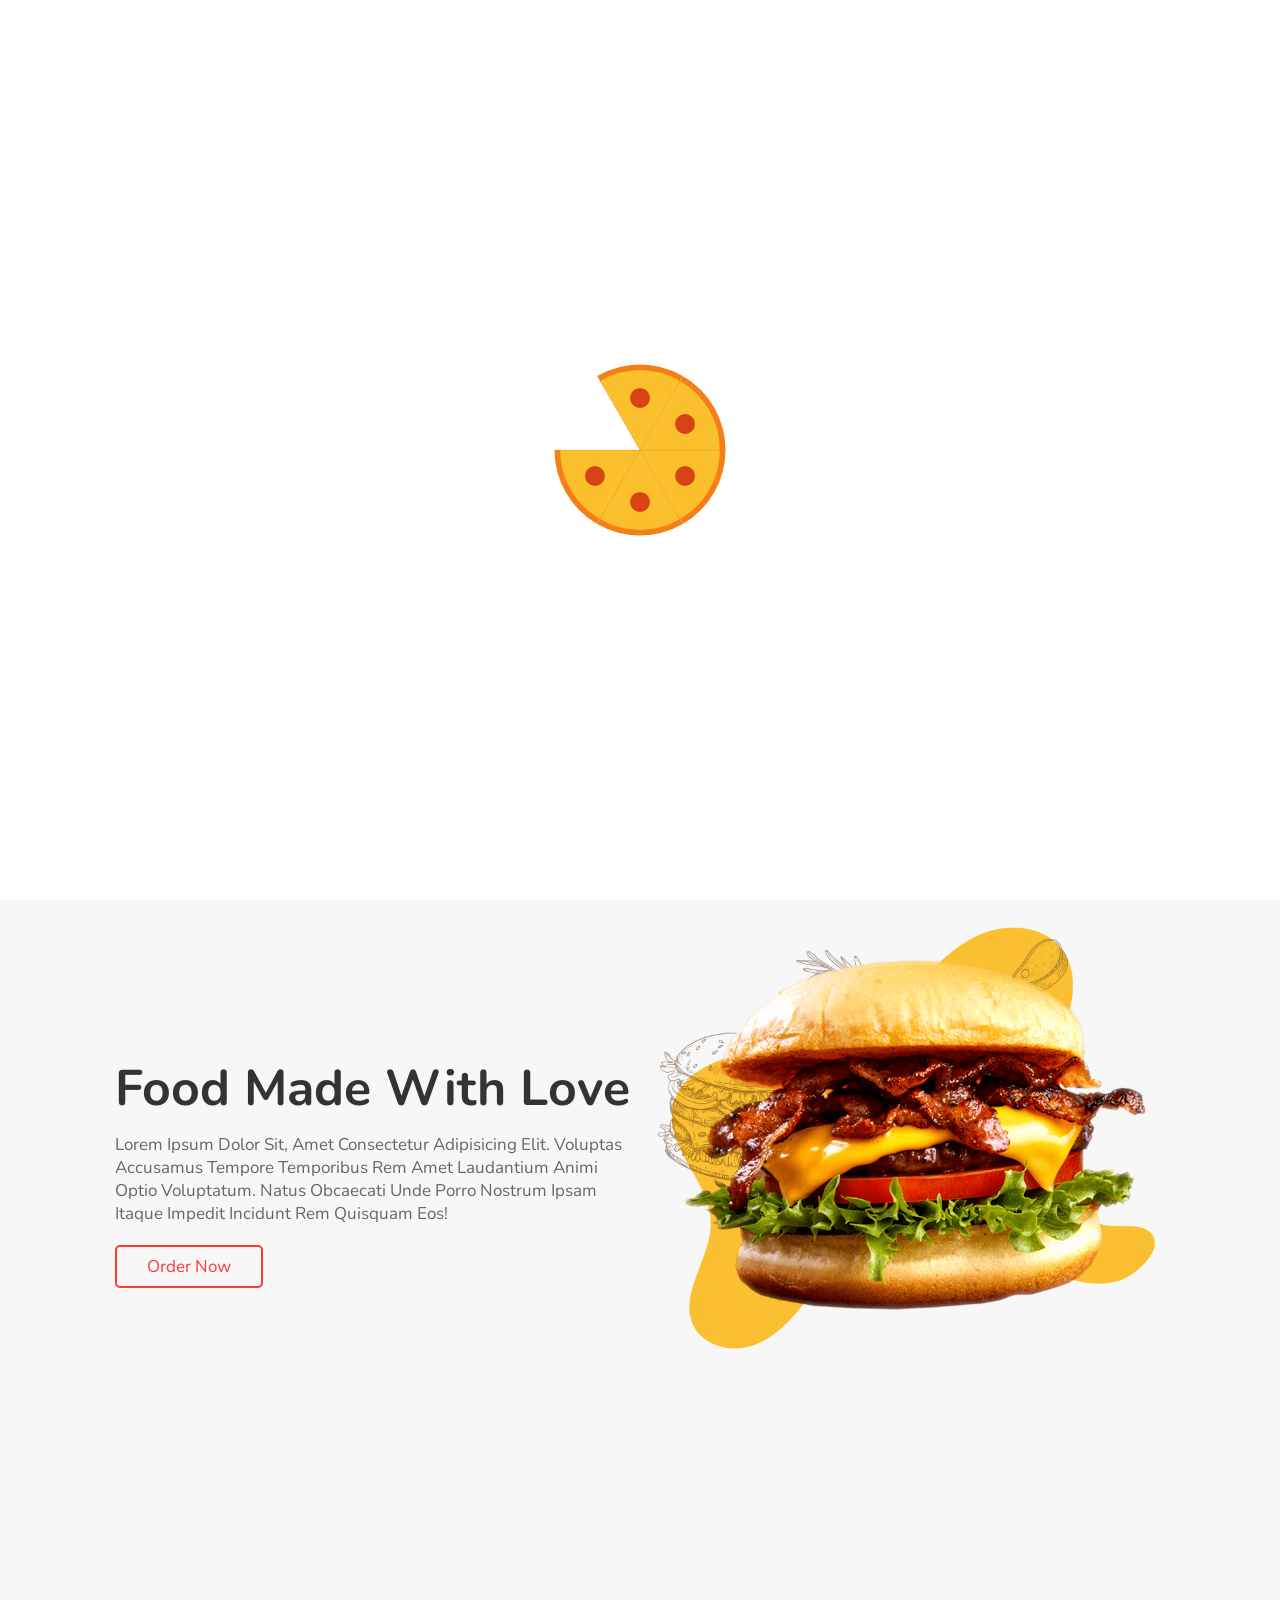
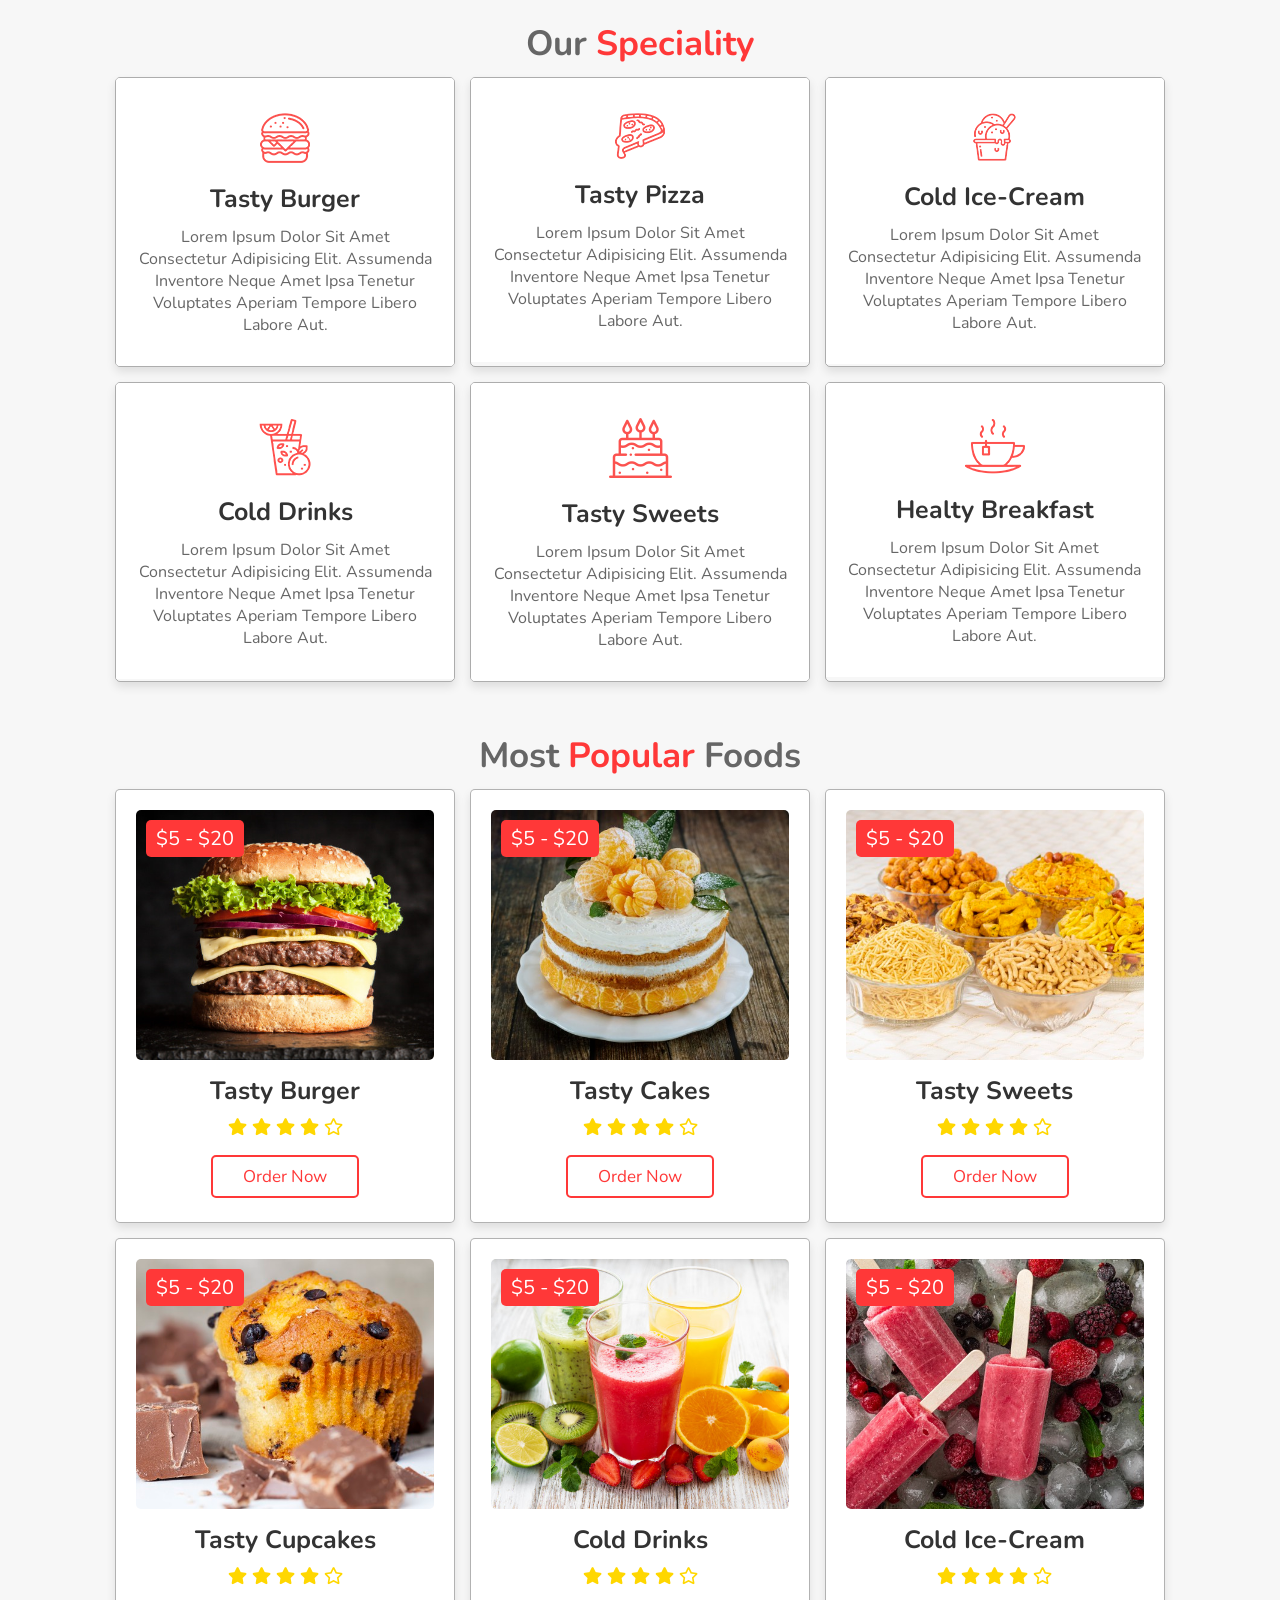
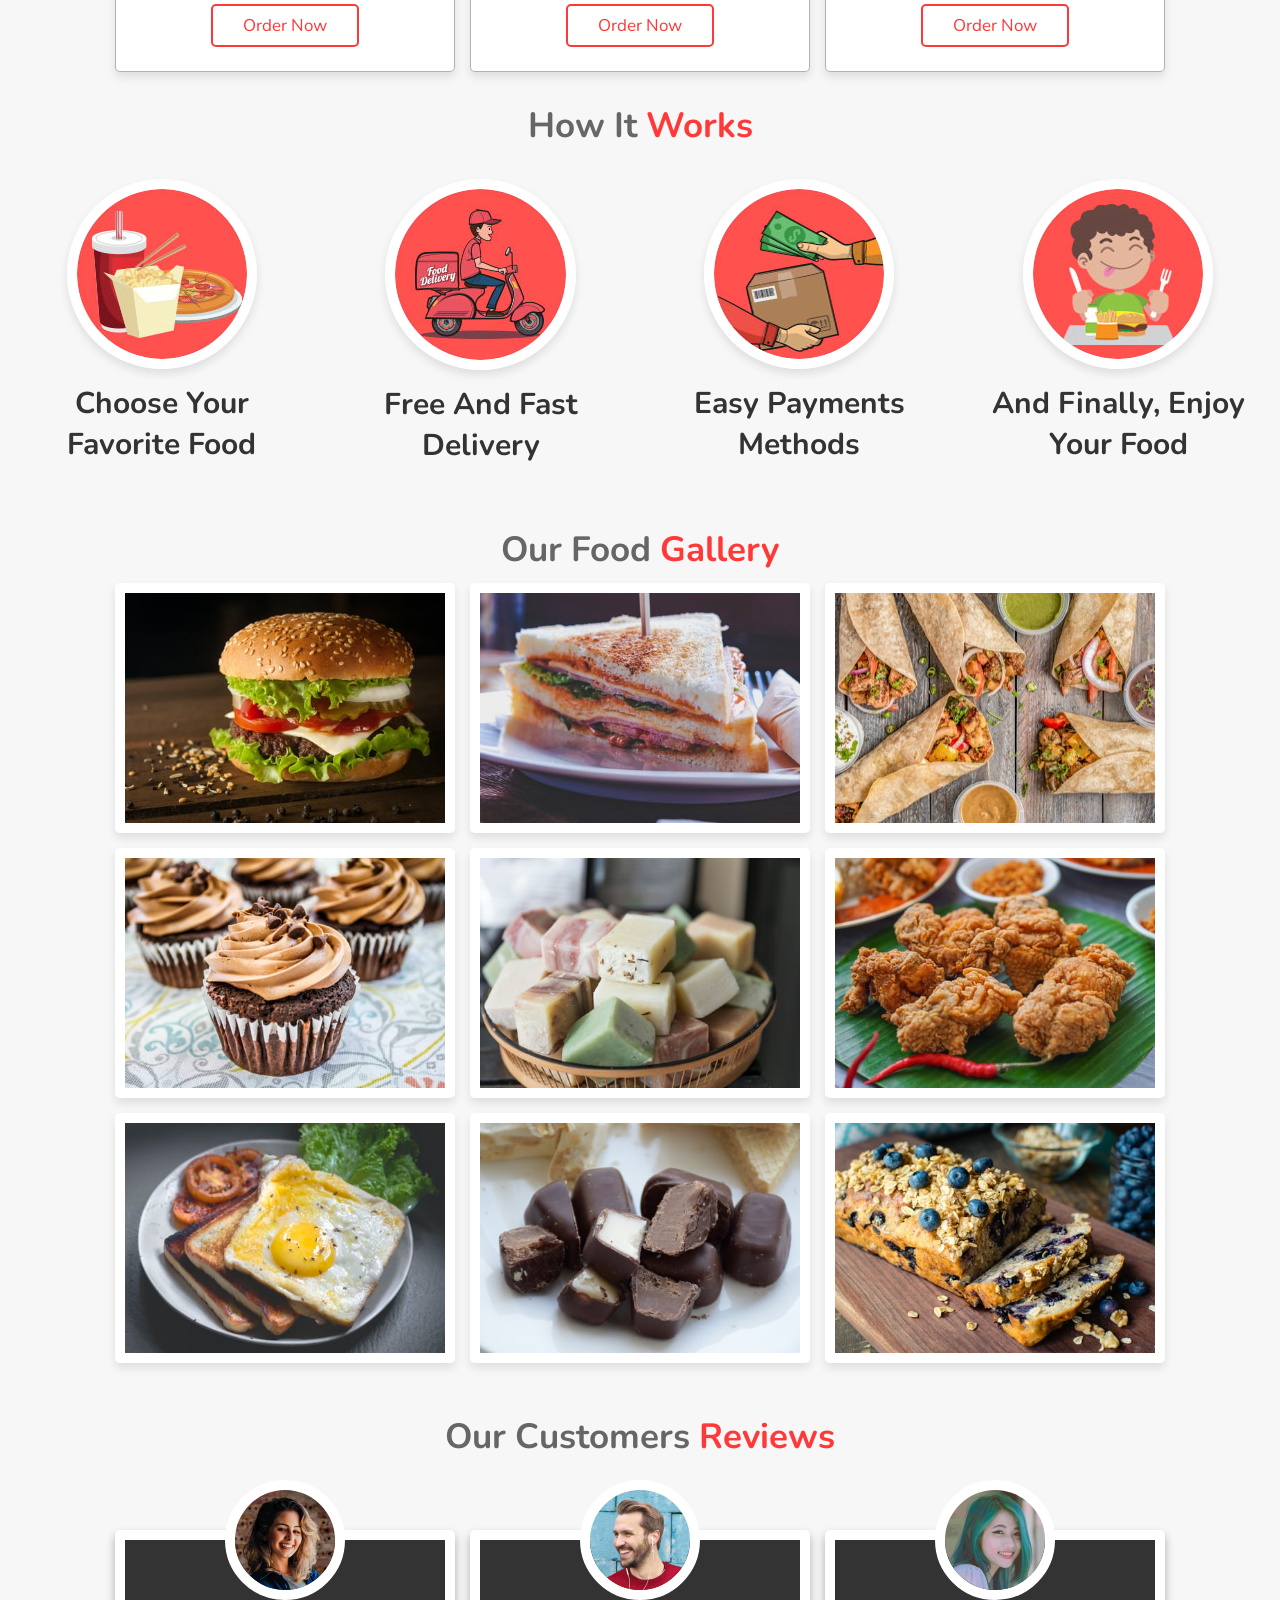
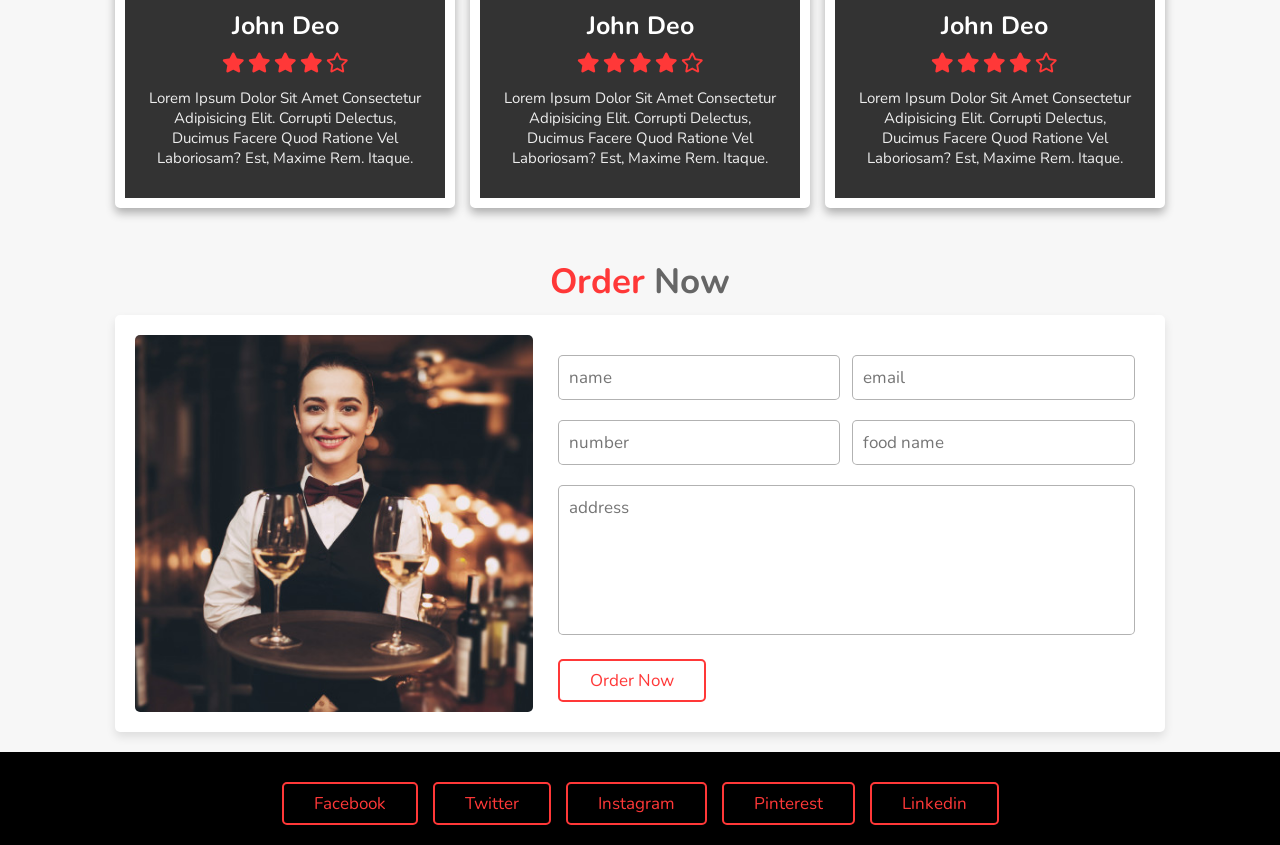
==== commit c9d6e9c7: "added ajax" ====
--- a/food website(114,109)/index.html
+++ b/food website(114,109)/index.html
@@ -8,7 +8,9 @@
     <!-- font awesome cdn link  -->
     <link rel="stylesheet" href="https://cdnjs.cloudflare.com/ajax/libs/font-awesome/5.15.3/css/all.min.css">
     <link rel="stylesheet" href="css/style.css">
-  
+    <!-- <link rel="stylesheet" href="https://ajax.googleapis.com/ajax/libs/jqueryui/1.12.1/themes/smoothness/jquery-ui.css">
+     <script src="https://ajax.googleapis.com/ajax/libs/jqueryui/1.12.1/jquery-ui.min.js"></script> -->
+     
     <link href='https://unpkg.com/boxicons@2.0.7/css/boxicons.min.css' rel='stylesheet'>
 
     <!-- custom css file link  -->
@@ -308,49 +310,49 @@
               <img src="images/cheezeburger.png" alt="">
               <span class="product">Cheeze Burger</span>
             </a>
-            <span class="price">$17</span>
+            <span class="price">$24</span>
           </li>
             <li>
             <a href="#">
               <img src="images/cheezeburger.png" alt="">
               <span class="product">Cheeze Burger</span>
             </a>
-            <span class="price">$17</span>
+            <span class="price">$23</span>
           </li>
             <li>
             <a href="#">
               <img src="images/cheezeburger.png" alt="">
               <span class="product">Cheeze Burger</span>
             </a>
-            <span class="price">$17</span>
+            <span class="price">$22</span>
           </li>
             <li>
             <a href="#">
               <img src="images/cheezeburger.png" alt="">
               <span class="product">Cheeze Burger</span>
             </a>
-            <span class="price">$17</span>
+            <span class="price">$21</span>
           </li>
             <li>
             <a href="#">
               <img src="images/cheezeburger.png" alt="">
               <span class="product">Cheeze Burger</span>
             </a>
-            <span class="price">$17</span>
+            <span class="price">$20</span>
           </li>
             <li>
             <a href="#">
               <img src="images/cheezeburger.png" alt="">
               <span class="product">Cheeze Burger</span>
             </a>
-            <span class="price">$17</span>
+            <span class="price">$19</span>
           </li>
             <li>
             <a href="#">
               <img src="images/cheezeburger.png" alt="">
               <span class="product">Cheeze Burger</span>
             </a>
-            <span class="price">$17</span>
+            <span class="price">$18</span>
           </li>
           
           </ul>
@@ -713,16 +715,16 @@
             <img src="images/order-img.jpg" alt="">
         </div>
 
-        <form action="">
+        <form method = "get" action="/order.html" id="form-in">
 
             <div class="inputBox">
-                <input type="text" placeholder="name">
-                <input type="email" placeholder="email">
+                <input type="text" placeholder="name" required>
+                <input type="email" placeholder="email" required>
             </div>
 
             <div class="inputBox">
-                <input type="number" placeholder="number">
-                <input type="text" placeholder="food name">
+                <input type="number" placeholder="number" required>
+                <input type="text" placeholder="food name" required>
             </div>
 
             <textarea placeholder="address" name="" id="" cols="30" rows="10"></textarea>
@@ -761,26 +763,8 @@
     <img src="images/loader.gif" alt="">
 </div>
 
-
-
-
-
-
-
-
-
-
-
-
-
-
-
-
-
-
-
-
 <!-- custom js file link  -->
+<script src="http://ajax.googleapis.com/ajax/libs/jquery/1.7.1/jquery.min.js" type="text/javascript"></script>
 <script src="script.js"></script>
 
 
